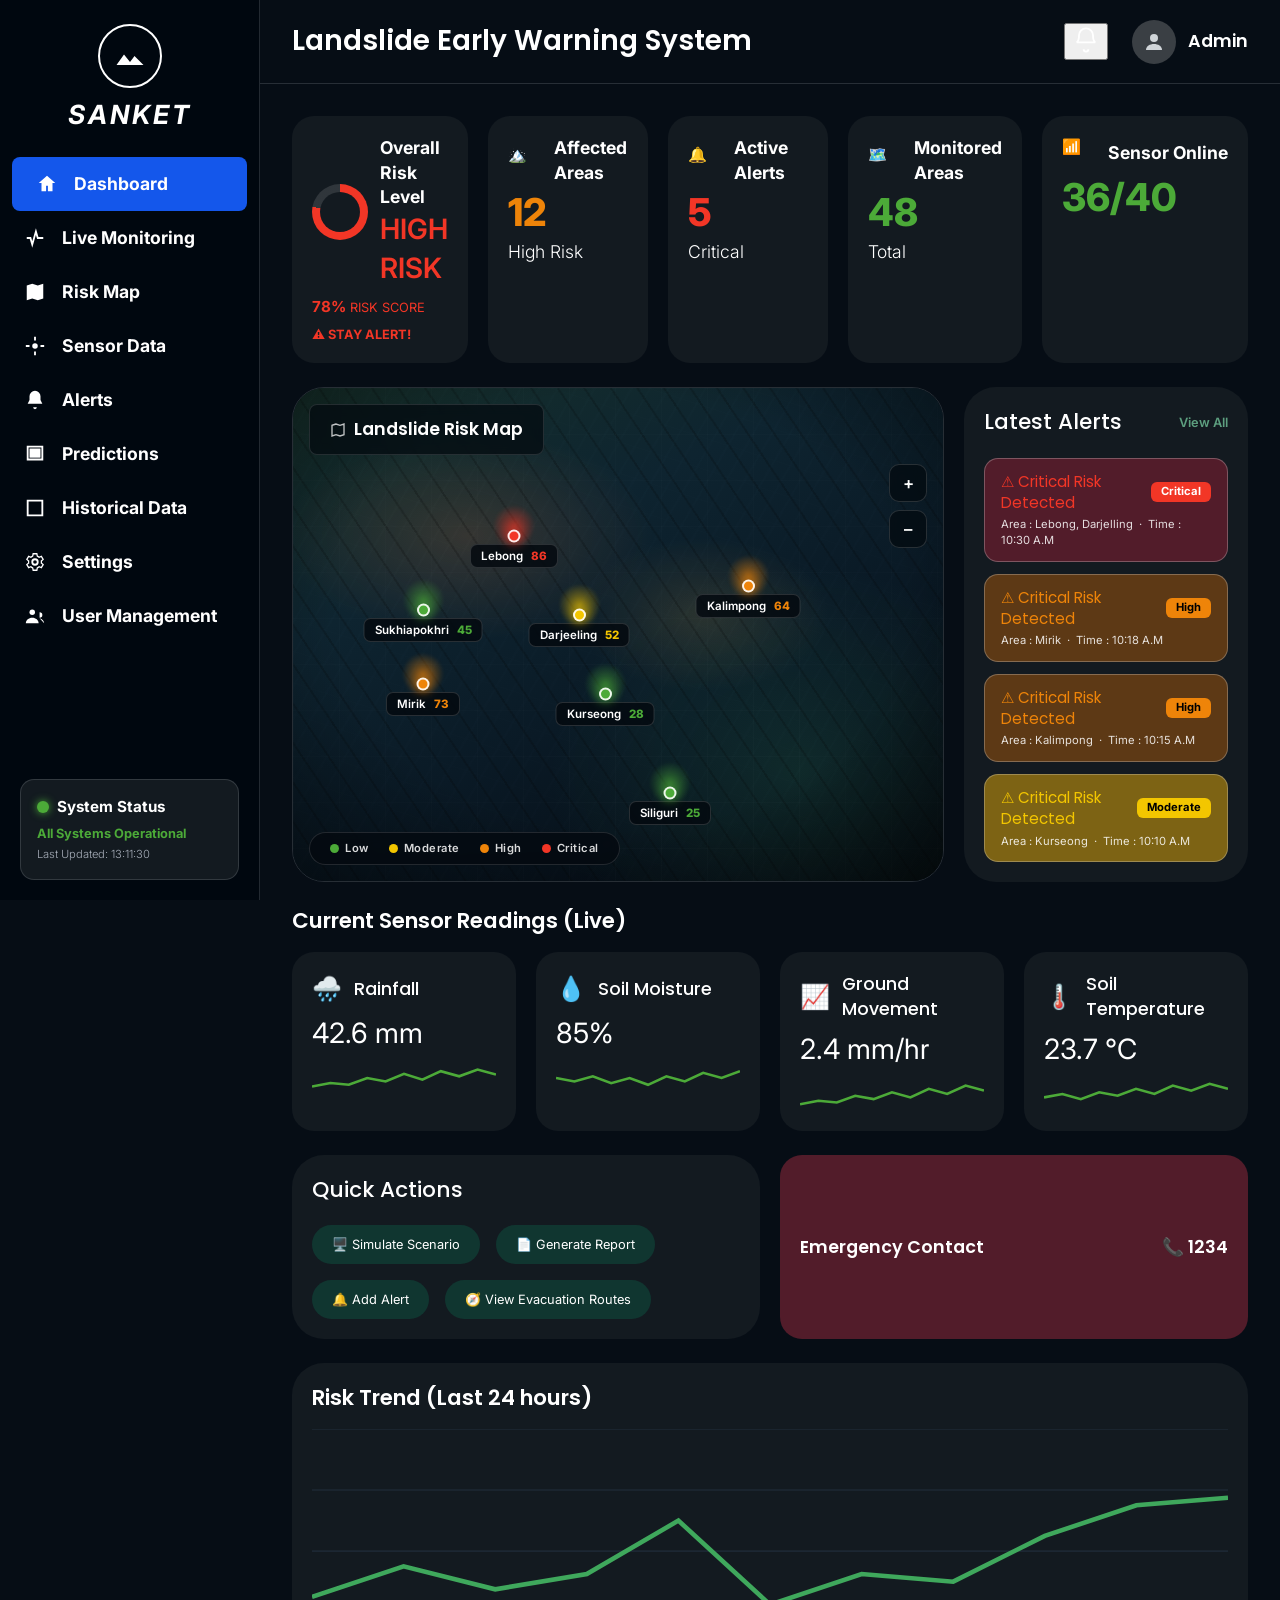
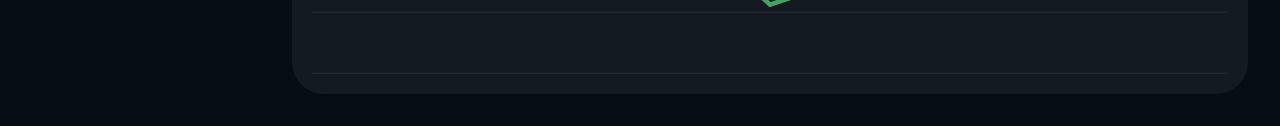
==== dashboard.html @ 433092cc "Add dashboard" ====
<!DOCTYPE html>
<html lang="en">
<head>
<meta charset="UTF-8">
<meta name="viewport" content="width=device-width, initial-scale=1.0">
<title>SANKET — Landslide Early Warning System</title>
<link rel="preconnect" href="https://fonts.googleapis.com">
<link href="https://fonts.googleapis.com/css2?family=Inter:ital,wght@0,300;0,400;0,500;0,600;0,700;0,800;1,700&family=Poppins:wght@300;400;500;600&display=swap" rel="stylesheet">
<style>
:root{
  --color-bg: #060d15;
  --color-bg-alt: #00070f;
  --color-surface: #131a20;
  --color-surface-alt: #0c1a27;
  --color-surface-raised: #0b1822;
  --color-border: #1c2733;
  --color-border-soft: rgba(225,235,240,0.15);
  --color-text: #ffffff;
  --color-text-dim: #a6adb8;
  --color-text-mute: #73808c;
  --color-accent: #1457eb;
  --color-critical: #f23626;
  --color-critical-dark: #521c2a;
  --color-high: #ee8409;
  --color-high-dark: #5d3915;
  --color-moderate: #f3c600;
  --color-moderate-dark: #7d6314;
  --color-low: #4caa38;
  --color-low-dark: #103630;
  --color-info-blue: #1f83de;

  /* spacing */
  --space-1: 4px;
  --space-2: 8px;
  --space-3: 12px;
  --space-4: 16px;
  --space-5: 20px;
  --space-6: 24px;
  --space-7: 32px;
  --space-8: 40px;
  --space-9: 48px;
  --space-10: 64px;

  /* radius */
  --radius-sm: 8px;
  --radius-md: 14px;
  --radius-lg: 22px;
  --radius-xl: 32px;
  --radius-pill: 999px;

  /* font sizes (desktop) */
  --fs-xs: 0.7rem;
  --fs-sm: 0.8rem;
  --fs-base: 0.95rem;
  --fs-md: 1.1rem;
  --fs-lg: 1.35rem;
  --fs-xl: 1.75rem;
  --fs-2xl: 2.4rem;
  --fs-3xl: 3.2rem;

  /* layout */
  --sidebar-w: 260px;
  --topbar-h: 84px;

  --font-display: 'Poppins', sans-serif;
  --font-body: 'Inter', sans-serif;

  --shadow-card: 0 8px 24px rgba(0,0,0,0.35);
}

*,*::before,*::after{ box-sizing: border-box; }
html,body{ height:100%; }
body{
  margin:0;
  background: var(--color-bg);
  color: var(--color-text);
  font-family: var(--font-body);
  font-size: var(--fs-base);
  line-height: 1.4;
  -webkit-font-smoothing: antialiased;
}
img{ max-width:100%; display:block; }
a{ color:inherit; text-decoration:none; }
button{ font-family:inherit; cursor:pointer; }
ul{ list-style:none; margin:0; padding:0; }
h1,h2,h3,p{ margin:0; }

.visually-hidden{
  position:absolute; width:1px; height:1px; padding:0; margin:-1px;
  overflow:hidden; clip:rect(0,0,0,0); white-space:nowrap; border:0;
}

/* =========================================================
   APP SHELL
========================================================= */
.app{
  display:grid;
  grid-template-columns: var(--sidebar-w) 1fr;
  grid-template-rows: var(--topbar-h) 1fr;
  grid-template-areas:
    "sidebar topbar"
    "sidebar main";
  min-height:100vh;
}

/* =========================================================
   SIDEBAR
========================================================= */
.sidebar{
  grid-area: sidebar;
  background: var(--color-bg-alt);
  border-right: 1px solid var(--color-border-soft);
  display:flex;
  flex-direction:column;
  padding: var(--space-6) 0 var(--space-5);
  position: sticky;
  top:0;
  height:100vh;
  overflow-y:auto;
  z-index: 30;
}

.sidebar__brand{
  display:flex;
  flex-direction:column;
  align-items:center;
  gap: var(--space-2);
  padding: 0 var(--space-5) var(--space-6);
}
.sidebar__brand-icon{
  width:64px; height:64px;
  border-radius:50%;
  border:2px solid #fff;
  display:flex; align-items:center; justify-content:center;
  background: var(--color-bg-alt);
}
.sidebar__brand-icon svg{ width:36px; height:36px; }
.sidebar__brand-name{
  font-family: var(--font-body);
  font-weight:700;
  letter-spacing: 3px;
  font-size: 1.65rem;
  font-style: italic;
}

.sidebar__nav{
  display:flex;
  flex-direction:column;
  flex:1;
}
.sidebar__item{
  display:flex;
  align-items:center;
  gap: var(--space-4);
  padding: var(--space-4) var(--space-6);
  font-weight:700;
  font-size: var(--fs-md);
  color: var(--color-text);
  border:none;
  background:transparent;
  width:100%;
  text-align:left;
  border-radius: 0;
}
.sidebar__item svg{ width:22px; height:22px; flex-shrink:0; fill: currentColor; }
.sidebar__item:hover{ background: rgba(255,255,255,0.06); }
.sidebar__item--active{
  background: var(--color-accent);
  border-radius: var(--radius-sm);
  margin: 0 var(--space-3);
  width: calc(100% - var(--space-3) * 2);
}
.sidebar__item--active:hover{ background: var(--color-accent); }

.sidebar__status{
  margin: var(--space-6) var(--space-5) 0;
  background: var(--color-surface);
  border: 1px solid var(--color-border-soft);
  border-radius: var(--radius-md);
  padding: var(--space-4);
}
.sidebar__status-title{
  display:flex;
  align-items:center;
  gap: var(--space-2);
  font-weight:700;
  font-size: var(--fs-base);
  margin-bottom: var(--space-2);
}
.sidebar__status-dot{
  width:12px; height:12px; border-radius:50%;
  background: var(--color-low);
  box-shadow: 0 0 8px var(--color-low);
}
.sidebar__status-text{ color: var(--color-low); font-weight:700; font-size: var(--fs-sm); margin-bottom: var(--space-1); }
.sidebar__status-time{ color: var(--color-text-dim); font-weight:300; font-size: var(--fs-xs); }

/* =========================================================
   TOPBAR
========================================================= */
.topbar{
  grid-area: topbar;
  display:flex;
  align-items:center;
  justify-content:space-between;
  padding: 0 var(--space-7);
  border-bottom: 1px solid var(--color-border-soft);
  position: sticky;
  top:0;
  background: var(--color-bg);
  z-index: 20;
}
.topbar__left{ display:flex; align-items:center; gap: var(--space-4); }
.topbar__hamburger{
  display:none;
  background:none; border:none; color:#fff;
  padding: var(--space-2);
}
.topbar__hamburger svg{ width:28px; height:28px; }
.topbar__title{ font-family: var(--font-display); font-weight:600; font-size: var(--fs-xl); }
.topbar__subtitle{ font-size: var(--fs-sm); color: var(--color-text-dim); margin-top:2px; }
.topbar__right{ display:flex; align-items:center; gap: var(--space-6); }
.topbar__bell{ position:relative; }
.topbar__bell svg{ width:28px; height:28px; }
.topbar__admin{ display:flex; align-items:center; gap: var(--space-3); }
.topbar__avatar{
  width:44px; height:44px; border-radius:50%;
  background:#3a3f44; display:flex; align-items:center; justify-content:center;
}
.topbar__avatar svg{ width:24px; height:24px; }
.topbar__admin-name{ font-family: var(--font-display); font-weight:600; font-size: var(--fs-md); }

/* =========================================================
   MAIN / PAGES
========================================================= */
.main{
  grid-area: main;
  padding: var(--space-7);
  overflow-x:hidden;
}
.page{ display:none; }
.page--active{ display:block; }

.page__heading{
  font-family: var(--font-display);
  font-weight:600;
  font-size: var(--fs-2xl);
  margin-bottom: var(--space-2);
}
.page__intro{ color: var(--color-text-dim); font-size: var(--fs-md); margin-bottom: var(--space-6); }

/* generic card */
.card{
  background: var(--color-surface);
  border-radius: var(--radius-lg);
  padding: var(--space-6);
}
.card__title{ font-family: var(--font-display); font-weight:600; font-size: var(--fs-lg); margin-bottom: var(--space-4); }

/* =========================================================
   STAT GRID (dashboard / live-monitoring)
========================================================= */
.stat-grid{
  display:grid;
  grid-template-columns: repeat(5, 1fr);
  gap: var(--space-5);
  margin-bottom: var(--space-6);
}
.stat-grid--4{ grid-template-columns: repeat(4,1fr); }
.stat-card{
  background: var(--color-surface);
  border-radius: var(--radius-lg);
  padding: var(--space-5) var(--space-5);
  min-height:150px;
  display:flex;
  flex-direction:column;
  gap: var(--space-2);
}
.stat-card__head{ display:flex; align-items:center; gap: var(--space-3); }
.stat-card__icon{ width:34px; height:34px; flex-shrink:0; }
.stat-card__icon svg{ width:100%; height:100%; }
.stat-card__label{ font-weight:700; font-size: var(--fs-md); }
.stat-card__value{ font-size: var(--fs-2xl); font-weight:800; line-height:1; }
.stat-card__value--sm{ font-size: var(--fs-xl); font-weight:600; }
.stat-card__sub{ font-weight:300; font-size: var(--fs-md); }
.stat-card__tag{ font-weight:700; font-size: var(--fs-sm); display:flex; align-items:center; gap:6px; }

.text-critical{ color: var(--color-critical); }
.text-high{ color: var(--color-high); }
.text-moderate{ color: var(--color-moderate); }
.text-low{ color: var(--color-low); }
.text-blue{ color: var(--color-info-blue); }
.text-dim{ color: var(--color-text-dim); }

/* risk ring */
.risk-ring{
  --pct: 78;
  width:56px; height:56px; border-radius:50%;
  background: conic-gradient(var(--color-critical) calc(var(--pct)*1%), rgba(255,255,255,0.12) 0);
  display:flex; align-items:center; justify-content:center;
  flex-shrink:0;
}
.risk-ring::after{
  content:"";
  width:40px; height:40px; border-radius:50%;
  background: var(--color-surface);
}

/* =========================================================
   DASHBOARD LAYOUT: map + alerts
========================================================= */
.dash-row{
  display:grid;
  grid-template-columns: 2.3fr 1fr;
  gap: var(--space-5);
  margin-bottom: var(--space-6);
}
.map-card__label{
  position:absolute; top: var(--space-4); left: var(--space-4);
  background: rgba(0,0,0,0.55); padding: var(--space-2) var(--space-4);
  border-radius: var(--radius-sm); font-weight:600; font-size: var(--fs-base);
}
.map-card__controls{
  position:absolute; top: var(--space-4); right: var(--space-4);
  display:flex; flex-direction:column; gap: var(--space-2);
}
.map-card__controls button{
  width:38px; height:38px; border-radius:8px; border:none;
  background: rgba(255,255,255,0.92); color:#111; font-weight:700; font-size:1.1rem;
}
.map-card__legend{
  position:absolute; bottom: var(--space-4); right: var(--space-4);
  background: rgba(6,13,21,0.85); border-radius: var(--radius-sm);
  padding: var(--space-3) var(--space-4); font-size: var(--fs-xs);
}
.map-card__legend-title{ font-weight:600; margin-bottom: var(--space-2); }
.legend-row{ display:flex; align-items:center; gap: var(--space-2); margin-bottom: 4px; }
.legend-dot{ width:10px; height:10px; border-radius:50%; }

.alerts-panel{
  background: var(--color-surface);
  border-radius: var(--radius-xl);
  padding: var(--space-5);
  display:flex; flex-direction:column; gap: var(--space-3);
}
.alerts-panel__head{ display:flex; align-items:center; justify-content:space-between; margin-bottom: var(--space-2); }
.alerts-panel__head h3{ font-family: var(--font-display); font-weight:500; font-size: var(--fs-lg); }
.alerts-panel__viewall{ color:#5d9f7f; font-weight:600; font-size: var(--fs-sm); }

.mini-alert{
  border:1px solid rgba(255,255,255,0.25);
  border-radius: var(--radius-md);
  padding: var(--space-3) var(--space-4);
}
.mini-alert--critical{ background: var(--color-critical-dark); }
.mini-alert--high{ background: var(--color-high-dark); }
.mini-alert--moderate{ background: var(--color-moderate-dark); }
.mini-alert--low{ background: #16371f; }
.mini-alert__top{ display:flex; align-items:center; justify-content:space-between; gap: var(--space-2); }
.mini-alert__title{ font-family: var(--font-display); font-size: var(--fs-base); display:flex; align-items:center; gap:6px; }
.mini-alert__badge{ font-size: var(--fs-xs); font-weight:700; padding: 2px 10px; border-radius: 6px; color:#000; white-space:nowrap; }
.badge--critical{ background: var(--color-critical); color:#fff; }
.badge--high{ background: var(--color-high); }
.badge--moderate{ background: var(--color-moderate); }
.badge--low{ background: var(--color-low); color:#fff; }
.mini-alert__meta{ font-size: var(--fs-xs); color: rgba(255,255,255,0.85); margin-top:4px; }

/* =========================================================
   SENSOR READINGS ROW
========================================================= */
.sensor-row{
  display:grid;
  grid-template-columns: repeat(4,1fr);
  gap: var(--space-5);
  margin-bottom: var(--space-6);
}
.sensor-card{
  background: var(--color-surface);
  border-radius: var(--radius-lg);
  padding: var(--space-5);
  min-height: 150px;
}
.sensor-card__head{ display:flex; align-items:center; gap: var(--space-3); margin-bottom: var(--space-2); }
.sensor-card__icon{ font-size:1.5rem; }
.sensor-card__label{ font-family: var(--font-display); font-weight:500; font-size: var(--fs-md); }
.sensor-card__value{ font-size: var(--fs-xl); margin-bottom: var(--space-2); }
.sparkline{ width:100%; height:34px; display:block; }

/* =========================================================
   BOTTOM ROW: quick actions + emergency
========================================================= */
.bottom-row{
  display:grid;
  grid-template-columns: 2.7fr 1fr;
  gap: var(--space-5);
}
.quick-actions{
  background: var(--color-surface);
  border-radius: var(--radius-lg);
  padding: var(--space-5);
  display:flex;
  align-items:center;
  gap: var(--space-4);
  flex-wrap:wrap;
}
.quick-actions__title{ font-family: var(--font-display); font-weight:700; font-size: var(--fs-md); margin-right: var(--space-3); }
.quick-action-btn{
  background: var(--color-low-dark);
  color:#fff;
  border:none;
  border-radius: var(--radius-pill);
  padding: var(--space-3) var(--space-5);
  font-size: var(--fs-sm);
  display:flex; align-items:center; gap: var(--space-2);
}
.emergency-card{
  background: var(--color-critical-dark);
  border-radius: var(--radius-lg);
  display:flex; align-items:center; justify-content:space-between;
  padding: var(--space-5);
  font-family: var(--font-display); font-weight:600; font-size: var(--fs-md);
}

/* =========================================================
   CHART CARD (risk trend line)
========================================================= */
.chart-card{ background: var(--color-surface); border-radius: var(--radius-xl); padding: var(--space-5); }
.chart-card svg{ width:100%; height:auto; display:block; }

/* =========================================================
   LIVE MONITORING extras
========================================================= */
.two-col{ display:grid; grid-template-columns: 1fr 1fr; gap: var(--space-5); margin-bottom: var(--space-6); }
.three-col{ display:grid; grid-template-columns: 1.3fr 1fr 1fr; gap: var(--space-5); margin-bottom: var(--space-6); }

.donut{
  width:220px; height:220px; border-radius:50%;
  margin: 0 auto var(--space-4);
  display:flex; align-items:center; justify-content:center;
  position:relative;
}
.donut::after{ content:""; position:absolute; width:66%; height:66%; border-radius:50%; background: var(--color-surface); }
.donut__center{ position:relative; z-index:1; text-align:center; }
.donut__center b{ display:block; font-size: var(--fs-2xl); }
.donut__center span{ font-size: var(--fs-sm); color: var(--color-text-dim); }

.legend-list{ display:flex; flex-direction:column; gap: var(--space-3); }
.legend-list li{ display:flex; align-items:center; justify-content:space-between; font-size: var(--fs-base); }
.legend-list .swatch{ width:12px; height:12px; border-radius:50%; margin-right: var(--space-2); display:inline-block; }

.weather-card{ text-align:left; }
.weather-card__main{ display:flex; align-items:center; gap: var(--space-4); margin-bottom: var(--space-4); }
.weather-card__temp{ font-size: var(--fs-2xl); font-weight:300; }
.weather-card__desc{ color: var(--color-text-dim); }
.weather-stats{ display:grid; grid-template-columns: 1fr 1fr; gap: var(--space-3); font-size: var(--fs-sm); color: var(--color-text-dim); margin-bottom:var(--space-4); }
.weather-stats b{ color:#fff; font-weight:500; }
.forecast-banner{ background:#99c8ff; color:#0a1522; border-radius: var(--radius-sm); padding: var(--space-3) var(--space-4); font-size: var(--fs-sm); display:flex; align-items:center; gap: var(--space-2); }

/* =========================================================
   RISK MAP page (toolbar + search input shared component)
========================================================= */
.riskmap-toolbar{ display:flex; justify-content:space-between; align-items:center; margin-bottom: var(--space-5); flex-wrap:wrap; gap: var(--space-3); }
.search-input{ background: var(--color-surface-alt); border:2px solid rgba(255,255,255,0.6); border-radius: var(--radius-pill); padding: var(--space-3) var(--space-5); color: var(--color-text-dim); font-size: var(--fs-base); min-width:260px; }

/* =========================================================
   ALERTS page
========================================================= */
.alerts-tabs{ display:flex; align-items:center; justify-content:space-between; margin-bottom: var(--space-6); flex-wrap:wrap; gap: var(--space-4); }
.alerts-tabs__list{ display:flex; gap: var(--space-7); }
.alerts-tab{ background:none; border:none; color: var(--color-text-dim); font-weight:600; font-size: var(--fs-md); padding-bottom: var(--space-2); border-bottom:2px solid transparent; }
.alerts-tab--active{ color:#fff; border-bottom-color: var(--color-accent); }
.select-pill{ background: var(--color-surface-alt); border:2px solid #fff; border-radius: var(--radius-pill); padding: var(--space-2) var(--space-5); font-size: var(--fs-sm); color: rgba(255,255,255,0.8); }

.alert-list{ display:flex; flex-direction:column; gap: var(--space-4); }
.alert-item{ border-radius: var(--radius-lg); padding: var(--space-5) var(--space-6); display:flex; justify-content:space-between; gap: var(--space-4); }
.alert-item--critical{ background: var(--color-critical-dark); }
.alert-item--high{ background: var(--color-high-dark); }
.alert-item--moderate{ background: var(--color-moderate-dark); }
.alert-item__main h3{ font-family: var(--font-display); font-weight:400; font-size: var(--fs-lg); display:flex; align-items:center; gap: var(--space-2); margin-bottom: var(--space-2); }
.alert-item__row{ display:flex; gap: var(--space-6); font-size: var(--fs-base); margin-bottom: var(--space-2); flex-wrap:wrap; }
.alert-item__desc{ font-size: var(--fs-sm); font-weight:300; color: rgba(255,255,255,0.9); }
.alert-item__side{ text-align:right; display:flex; flex-direction:column; align-items:flex-end; gap: var(--space-2); flex-shrink:0; }
.alert-item__time{ font-size: var(--fs-sm); }
.alert-item__date{ font-size: var(--fs-xs); color: rgba(255,255,255,0.75); }

/* =========================================================
   HISTORICAL DATA page
========================================================= */
.filters-row{ display:flex; gap: var(--space-4); margin-bottom: var(--space-6); flex-wrap:wrap; align-items:center; }
.filter-select{ background: var(--color-surface-alt); border:1px solid rgba(255,255,255,0.3); border-radius: var(--radius-sm); padding: var(--space-3) var(--space-5); color:#fff; font-size: var(--fs-sm); min-width:180px; }
.apply-btn{ background:#0a7a3d; color:#fff; border:none; border-radius: var(--radius-sm); padding: var(--space-3) var(--space-7); font-weight:700; letter-spacing:1px; font-size: var(--fs-sm); }

.hist-grid{ display:grid; grid-template-columns: 2.1fr 1fr; gap: var(--space-5); margin-bottom: var(--space-6); }
.bar-chart{ display:flex; align-items:flex-end; gap: 8px; height:220px; padding-top: var(--space-4); }
.bar-chart__bar{ flex:1; background: linear-gradient(180deg, #2f7bd6, #12335c); border-radius: 4px 4px 0 0; }

.summary-list{ display:flex; flex-direction:column; gap: var(--space-5); }
.summary-row{ display:flex; justify-content:space-between; }
.summary-item span{ display:block; color: var(--color-text-dim); font-size: var(--fs-sm); margin-bottom:4px; }
.summary-item b{ font-size: var(--fs-md); font-weight:500; }

.events-table{ width:100%; border-collapse:collapse; font-size: var(--fs-sm); }
.events-table th{ text-align:left; color:#fff; font-weight:500; padding: var(--space-3) var(--space-3); border-bottom:1px solid rgba(255,255,255,0.15); }
.events-table td{ padding: var(--space-3) var(--space-3); border-bottom:1px solid rgba(255,255,255,0.08); }
.events-table__viewall{ display:block; text-align:right; padding: var(--space-3); color: var(--color-info-blue); font-size: var(--fs-sm); }

/* =========================================================
   PREDICTIONS page
========================================================= */
.predictions-toolbar{ display:flex; justify-content:space-between; align-items:center; margin-bottom: var(--space-6); flex-wrap:wrap; gap: var(--space-4); }
.predictions-toolbar__filters{ display:flex; gap: var(--space-4); }
.refresh-btn{ background: var(--color-accent); color:#fff; border:none; border-radius: var(--radius-sm); padding: var(--space-3) var(--space-6); font-weight:600; font-size: var(--fs-sm); }

.predictions-table{ width:100%; border-collapse:collapse; font-size: var(--fs-sm); margin-bottom: var(--space-6); }
.predictions-table th{ text-align:left; font-weight:600; padding: var(--space-3); border-bottom:1px solid rgba(255,255,255,0.2); }
.predictions-table td{ padding: var(--space-4) var(--space-3); border-bottom:1px solid rgba(255,255,255,0.08); vertical-align:middle; }
.risk-badge{ display:inline-block; padding: 4px 14px; border-radius: var(--radius-pill); font-size: var(--fs-xs); font-weight:700; }
.risk-badge--critical{ background:#4a1717; color:#ff4a3d; }
.risk-badge--high{ background:#4a2a0c; color:#ff972a; }
.risk-badge--moderate{ background:#4a3a0d; color:#f3c62b; }
.risk-badge--low{ background:#0e4025; color:#44d07b; }
.prob-bar-bg{ background:#253b48; border-radius: var(--radius-pill); height:10px; width:120px; overflow:hidden; }
.prob-bar{ height:100%; border-radius: var(--radius-pill); }

.factors-donut-wrap{ display:flex; align-items:center; gap: var(--space-6); flex-wrap:wrap; justify-content:center; }
.factors-donut{ width:200px; height:200px; border-radius:50%; position:relative; flex-shrink:0; }
.factors-donut::after{ content:""; position:absolute; inset:22%; border-radius:50%; background: var(--color-surface-raised); }

.model-perf-list{ display:flex; flex-direction:column; gap: var(--space-4); margin-bottom: var(--space-6); }
.model-perf-row{ display:flex; justify-content:space-between; font-size: var(--fs-md); }
.model-used{ text-align:center; }
.model-used__label{ color: var(--color-text-dim); font-size: var(--fs-sm); margin-bottom:4px; }
.model-used__value{ font-family: var(--font-display); font-weight:600; font-size: var(--fs-lg); }
.tree-emoji{ font-size:2.4rem; display:block; margin-bottom: var(--space-2); }
.view-model-link{ display:block; text-align:right; color: var(--color-accent); font-size: var(--fs-sm); font-weight:500; margin-top: var(--space-4); }

/* =========================================================
   TERRAIN MAP (shared glowing satellite-style map component)
   used on Dashboard, Live Monitoring and Risk Map pages
========================================================= */
.terrain-map{
  position:relative;
  border-radius: var(--radius-xl);
  overflow:hidden;
  border: 1px solid var(--color-border-soft);
  isolation:isolate;
}
.terrain-map--dash{ min-height:420px; }
.terrain-map--live{ min-height:460px; margin-bottom: var(--space-6); }
.terrain-map--full{ min-height:560px; }

.terrain-map__canvas{
  position:absolute; inset:0;
  background:
    radial-gradient(ellipse 46% 34% at 27% 30%, rgba(255,140,64,0.16), transparent 62%),
    radial-gradient(ellipse 30% 24% at 63% 46%, rgba(255,196,90,0.12), transparent 65%),
    radial-gradient(ellipse 55% 60% at 78% 78%, rgba(70,190,140,0.14), transparent 70%),
    linear-gradient(155deg, #16302a 0%, #0e2430 32%, #0a1a26 58%, #060f18 82%, #04090f 100%);
}
.terrain-map__ridges{
  position:absolute; inset:-15%;
  background-image:
    repeating-linear-gradient(122deg, rgba(255,255,255,0.05) 0 1.5px, transparent 1.5px 16px),
    repeating-linear-gradient(58deg, rgba(0,0,0,0.28) 0 2px, transparent 2px 22px),
    repeating-linear-gradient(20deg, rgba(255,255,255,0.03) 0 1px, transparent 1px 30px);
  mix-blend-mode: overlay;
  opacity:.7;
  transform: rotate(-2deg);
}
.terrain-map__grid{
  position:absolute; inset:0;
  background-image:
    linear-gradient(rgba(255,255,255,0.045) 1px, transparent 1px),
    linear-gradient(90deg, rgba(255,255,255,0.045) 1px, transparent 1px);
  background-size: 46px 46px;
  opacity:.35;
}
.terrain-map__vignette{
  position:absolute; inset:0;
  background: radial-gradient(ellipse 80% 80% at 50% 45%, transparent 55%, rgba(0,0,0,0.55) 100%);
}
.terrain-map__contours{ position:absolute; inset:0; opacity:.5; }
.terrain-map__contours svg{ width:100%; height:100%; }

.terrain-map__top{
  position:absolute; top: var(--space-4); left: var(--space-4); right: var(--space-4);
  display:flex; justify-content:space-between; align-items:flex-start; gap: var(--space-3);
  z-index:5; flex-wrap:wrap;
}
.terrain-map__title-chip{
  background: rgba(4,10,16,0.72);
  backdrop-filter: blur(6px);
  border: 1px solid rgba(255,255,255,0.12);
  padding: var(--space-3) var(--space-5);
  border-radius: var(--radius-sm);
  font-family: var(--font-display);
  font-weight:600;
  font-size: var(--fs-md);
  display:flex; align-items:center; gap: var(--space-2);
}
.terrain-map__title-chip svg{ width:16px; height:16px; opacity:.75; flex-shrink:0; }

.live-badge{
  background: rgba(4,10,16,0.75);
  backdrop-filter: blur(6px);
  border:1px solid rgba(242,54,38,0.6);
  color:#fff;
  padding: var(--space-2) var(--space-4);
  border-radius: var(--radius-pill);
  font-size: var(--fs-xs);
  font-weight:700;
  letter-spacing:1px;
  display:flex; align-items:center; gap: var(--space-2);
}
.live-badge__dot{ width:8px; height:8px; border-radius:50%; background:#f23626; box-shadow:0 0 8px #f23626; animation: pulse 1.6s infinite; }
@keyframes pulse{ 0%,100%{opacity:1;} 50%{opacity:.25;} }

.terrain-map__search{
  display:flex; align-items:center; gap: var(--space-2);
  background: rgba(4,10,16,0.72);
  backdrop-filter: blur(6px);
  border:1px solid rgba(255,255,255,0.14);
  border-radius: var(--radius-pill);
  padding: var(--space-2) var(--space-4);
  min-width:220px;
}
.terrain-map__search svg{ width:16px; height:16px; opacity:.55; flex-shrink:0; }
.terrain-map__search input{
  background:none; border:none; color:#fff; font-size: var(--fs-sm); width:100%;
}
.terrain-map__search input::placeholder{ color: var(--color-text-mute); }
.terrain-map__search input:focus{ outline:none; }

.terrain-map__controls{
  position:absolute; top: 76px; right: var(--space-4); z-index:5;
  display:flex; flex-direction:column; gap: var(--space-2);
}
.terrain-map__controls button{
  width:38px; height:38px; border-radius:10px; border:1px solid rgba(255,255,255,0.14);
  background: rgba(4,10,16,0.72); backdrop-filter: blur(6px); color:#fff;
  display:flex; align-items:center; justify-content:center; font-size:1.05rem; font-weight:600;
}
.terrain-map__controls button:hover{ background: rgba(20,87,235,0.35); }

.terrain-map__legend{
  position:absolute; bottom: var(--space-4); left: var(--space-4); z-index:5;
  background: rgba(4,10,16,0.78);
  backdrop-filter: blur(6px);
  border:1px solid rgba(255,255,255,0.12);
  border-radius: var(--radius-pill);
  padding: var(--space-2) var(--space-5);
  display:flex; align-items:center; gap: var(--space-5);
  font-size: var(--fs-xs); font-weight:600; letter-spacing:.5px; color: rgba(255,255,255,0.85);
  flex-wrap:wrap;
}
.terrain-map__legend span{ display:flex; align-items:center; gap:6px; white-space:nowrap; }
.terrain-map__legend i{ width:9px; height:9px; border-radius:50%; display:inline-block; }

.terrain-map__updated{
  position:absolute; bottom: var(--space-4); right: var(--space-4); z-index:5;
  background: rgba(4,10,16,0.78);
  backdrop-filter: blur(6px);
  border:1px solid rgba(255,255,255,0.12);
  border-radius: var(--radius-sm);
  padding: var(--space-3) var(--space-5);
  font-size: var(--fs-sm);
  display:flex; align-items:center; gap: var(--space-2);
}

/* map pins */
.map-pin{
  position:absolute; transform:translate(-50%,-50%);
  background:none; border:none; padding:0; z-index:4;
  display:flex; flex-direction:column; align-items:center;
}
.map-pin__halo{
  width:44px; height:44px; border-radius:50%;
  background: radial-gradient(circle, var(--pin-color) 0%, transparent 68%);
  opacity:.6; filter: blur(1px);
  animation: pin-pulse 2.6s ease-in-out infinite;
}
.map-pin__dot{
  position:absolute; top:50%; left:50%; transform:translate(-50%,-50%);
  width:13px; height:13px; border-radius:50%;
  background: var(--pin-color);
  border:2px solid rgba(255,255,255,0.9);
  box-shadow: 0 0 12px var(--pin-color);
}
.map-pin__label{
  margin-top:-4px;
  background: rgba(4,10,16,0.85);
  border:1px solid rgba(255,255,255,0.14);
  border-radius:7px;
  padding:4px 10px;
  font-size:.72rem;
  font-weight:600;
  white-space:nowrap;
  color:#fff;
}
.map-pin__label b{ color: var(--pin-color); margin-left:5px; font-weight:800; }
@keyframes pin-pulse{ 0%,100%{ transform:scale(1); opacity:.6; } 50%{ transform:scale(1.5); opacity:.12; } }

.riskmap-popup{
  position:absolute; bottom: var(--space-5); right: var(--space-5); width:280px; z-index:6;
  background: rgba(5,11,18,0.88);
  backdrop-filter: blur(8px);
  border:1px solid rgba(255,255,255,0.14);
  border-radius: var(--radius-md);
  padding: var(--space-4);
  font-size: var(--fs-sm);
  box-shadow: var(--shadow-card);
}
.riskmap-popup__head{ display:flex; justify-content:space-between; align-items:center; border-bottom:1px solid rgba(255,255,255,0.15); padding-bottom: var(--space-2); margin-bottom: var(--space-2); font-weight:600; letter-spacing:.5px; }
.riskmap-popup__score{ font-size: var(--fs-xl); font-weight:700; margin: var(--space-2) 0; }
.riskmap-popup dl{ display:grid; grid-template-columns:1fr auto; gap: 5px 8px; margin:0; font-size: var(--fs-xs); color: var(--color-text-dim); }
.riskmap-popup dd{ margin:0; text-align:right; color:#fff; }
.riskmap-popup__link{ display:inline-block; margin-top: var(--space-3); color: var(--color-low); font-size: var(--fs-xs); font-weight:600; }

.riskmap-card{ background: var(--color-surface-alt); border:1px solid rgba(255,255,255,0.4); border-radius: var(--radius-xl); padding: var(--space-4); }
.select-area-bar{ margin-top: var(--space-5); background: var(--color-surface-alt); border-radius: var(--radius-lg); padding: var(--space-4) var(--space-6); display:flex; align-items:center; gap: var(--space-5); flex-wrap:wrap; }
.select-area-bar__label{ font-size: var(--fs-lg); font-weight:500; }
.select-area-bar__value{ background: var(--color-bg-alt); border:1px solid rgba(255,255,255,0.4); border-radius: var(--radius-sm); padding: var(--space-3) var(--space-5); display:flex; align-items:center; gap: var(--space-4); }

/* =========================================================
   SETTINGS page
========================================================= */
.settings-grid{ display:grid; grid-template-columns: 1fr 1fr; gap: var(--space-5); }
.settings-grid .card{ margin-bottom: 0; }
.settings-section + .settings-section{ margin-top: var(--space-5); }
.settings-row{ display:flex; align-items:center; justify-content:space-between; gap: var(--space-4); padding: var(--space-4) 0; border-bottom: 1px solid var(--color-border-soft); }
.settings-row:last-child{ border-bottom:none; padding-bottom:0; }
.settings-row:first-child{ padding-top:0; }
.settings-row__label{ font-weight:600; font-size: var(--fs-base); }
.settings-row__desc{ color: var(--color-text-dim); font-size: var(--fs-sm); margin-top:2px; }

/* toggle switch */
.switch{ position:relative; display:inline-block; width:46px; height:26px; flex-shrink:0; }
.switch input{ opacity:0; width:0; height:0; }
.switch__track{ position:absolute; inset:0; background:#2a333d; border-radius: var(--radius-pill); transition:.2s; }
.switch__track::before{ content:""; position:absolute; width:20px; height:20px; left:3px; top:3px; background:#fff; border-radius:50%; transition:.2s; }
.switch input:checked + .switch__track{ background: var(--color-accent); }
.switch input:checked + .switch__track::before{ transform: translateX(20px); }

/* slider */
.field{ display:flex; flex-direction:column; gap: var(--space-2); padding: var(--space-4) 0; border-bottom:1px solid var(--color-border-soft); }
.field:last-child{ border-bottom:none; padding-bottom:0; }
.field:first-child{ padding-top:0; }
.field__head{ display:flex; justify-content:space-between; align-items:center; }
.field__head span:last-child{ font-weight:700; color:#fff; }
.range{ -webkit-appearance:none; appearance:none; width:100%; height:6px; border-radius: var(--radius-pill); background:#243040; outline:none; }
.range::-webkit-slider-thumb{ -webkit-appearance:none; width:18px; height:18px; border-radius:50%; background: var(--color-accent); border:3px solid #fff; cursor:pointer; }
.range::-moz-range-thumb{ width:18px; height:18px; border-radius:50%; background: var(--color-accent); border:3px solid #fff; cursor:pointer; }

.select-field{ background: var(--color-surface-alt); border:1px solid rgba(255,255,255,0.25); border-radius: var(--radius-sm); padding: var(--space-3) var(--space-4); color:#fff; font-size: var(--fs-sm); width:100%; }
.text-field{ background: var(--color-surface-alt); border:1px solid rgba(255,255,255,0.25); border-radius: var(--radius-sm); padding: var(--space-3) var(--space-4); color:#fff; font-size: var(--fs-sm); width:100%; }
.form-grid{ display:grid; grid-template-columns:1fr 1fr; gap: var(--space-4); }
.form-label{ display:block; font-size: var(--fs-sm); color: var(--color-text-dim); margin-bottom: var(--space-2); }

.settings-actions{ display:flex; justify-content:flex-end; gap: var(--space-4); margin-top: var(--space-6); }
.btn-primary{ background: var(--color-accent); color:#fff; border:none; border-radius: var(--radius-sm); padding: var(--space-3) var(--space-7); font-weight:600; font-size: var(--fs-sm); }
.btn-ghost{ background:none; border:1px solid rgba(255,255,255,0.3); color:#fff; border-radius: var(--radius-sm); padding: var(--space-3) var(--space-7); font-weight:600; font-size: var(--fs-sm); }

/* =========================================================
   USER MANAGEMENT page
========================================================= */
.usermgmt-toolbar{ display:flex; justify-content:space-between; align-items:center; margin-bottom: var(--space-6); flex-wrap:wrap; gap: var(--space-4); }
.add-user-btn{ background: var(--color-accent); color:#fff; border:none; border-radius: var(--radius-sm); padding: var(--space-3) var(--space-6); font-weight:600; font-size: var(--fs-sm); display:flex; align-items:center; gap: var(--space-2); }

.user-table-wrap{ background: var(--color-surface); border-radius: var(--radius-xl); padding: var(--space-2); overflow-x:auto; }
.user-table{ width:100%; border-collapse:collapse; font-size: var(--fs-sm); }
.user-table th{ text-align:left; font-weight:600; color: var(--color-text-dim); padding: var(--space-4); border-bottom:1px solid rgba(255,255,255,0.12); }
.user-table td{ padding: var(--space-4); border-bottom:1px solid rgba(255,255,255,0.06); vertical-align:middle; }
.user-cell{ display:flex; align-items:center; gap: var(--space-3); }
.user-avatar{ width:36px; height:36px; border-radius:50%; background:#3a3f44; display:flex; align-items:center; justify-content:center; font-weight:700; font-size: var(--fs-sm); flex-shrink:0; }
.user-cell__name{ font-weight:600; }
.user-cell__email{ color: var(--color-text-dim); font-size: var(--fs-xs); }
.role-badge{ display:inline-block; padding:4px 14px; border-radius: var(--radius-pill); font-size: var(--fs-xs); font-weight:700; }
.role-badge--admin{ background:#1c2e5c; color:#7ea6ff; }
.role-badge--analyst{ background:#0e4025; color:#44d07b; }
.role-badge--field{ background:#4a3a0d; color:#f3c62b; }
.role-badge--viewer{ background:#2a2f34; color:#9aa3ab; }
.status-dot{ display:inline-flex; align-items:center; gap:6px; font-size: var(--fs-xs); font-weight:600; }
.status-dot::before{ content:""; width:8px; height:8px; border-radius:50%; }
.status-dot--active::before{ background: var(--color-low); box-shadow:0 0 6px var(--color-low); }
.status-dot--inactive::before{ background:#5a636c; }
.row-actions{ display:flex; gap: var(--space-3); }
.row-actions button{ background:none; border:none; color: var(--color-text-dim); }
.row-actions button:hover{ color:#fff; }
.row-actions svg{ width:18px; height:18px; }

/* =========================================================
   PLACEHOLDER PAGE
========================================================= */
.placeholder{ display:flex; flex-direction:column; align-items:center; justify-content:center; min-height:50vh; text-align:center; color: var(--color-text-dim); gap: var(--space-3); }
.placeholder svg{ width:64px; height:64px; opacity:.5; }

/* =========================================================
   RESPONSIVE — TABLET (max-width 1024px)
========================================================= */
@media (max-width: 1024px){
  :root{ --sidebar-w: 240px; }
  .stat-grid{ grid-template-columns: repeat(3,1fr); }
  .stat-grid--4{ grid-template-columns: repeat(2,1fr); }
  .dash-row{ grid-template-columns: 1fr; }
  .sensor-row{ grid-template-columns: repeat(2,1fr); }
  .bottom-row{ grid-template-columns: 1fr; }
  .two-col, .three-col{ grid-template-columns: 1fr; }
  .hist-grid{ grid-template-columns: 1fr; }
  .settings-grid{ grid-template-columns: 1fr; }
  .form-grid{ grid-template-columns: 1fr; }

  .app{
    grid-template-columns: 1fr;
    grid-template-areas:
      "topbar"
      "main";
  }
  .sidebar{
    position:fixed;
    left:0; top:0;
    transform: translateX(-100%);
    transition: transform .3s ease;
    width: var(--sidebar-w);
    box-shadow: var(--shadow-card);
  }
  .sidebar.is-open{ transform: translateX(0); }
  .topbar__hamburger{ display:inline-flex; }
  .topbar__title{ font-size: var(--fs-lg); }
  .sidebar-overlay{
    display:none;
    position:fixed; inset:0; background:rgba(0,0,0,0.55); z-index:25;
  }
  .sidebar-overlay.is-visible{ display:block; }
}

/* =========================================================
   RESPONSIVE — MOBILE (max-width 768px)
========================================================= */
@media (max-width: 768px){
  .main{ padding: var(--space-5) var(--space-4); }
  .stat-grid, .stat-grid--4{ grid-template-columns: 1fr 1fr; }
  .sensor-row{ grid-template-columns: 1fr; }
  .topbar{ padding: 0 var(--space-4); }
  .topbar__admin-name{ display:none; }
  .topbar__subtitle{ display:none; }
  .page__heading{ font-size: var(--fs-xl); }
  .predictions-table, .events-table{ display:block; overflow-x:auto; white-space:nowrap; }
  .quick-actions{ flex-direction:column; align-items:stretch; }
  .quick-action-btn{ justify-content:center; }
  .factors-donut-wrap{ flex-direction:column; }
  .three-col{ grid-template-columns:1fr; }
  .alerts-tabs__list{ gap: var(--space-4); }
  .riskmap-popup{ position:static; width:auto; margin-top: var(--space-4); }
  .terrain-map__legend{ flex-wrap:wrap; gap: var(--space-3); row-gap:4px; }
  .terrain-map__search{ min-width:150px; }
  .user-table-wrap{ border-radius: var(--radius-lg); }
  .usermgmt-toolbar{ flex-direction:column; align-items:stretch; }
  .settings-actions{ flex-direction:column-reverse; }
  .settings-actions .btn-primary, .settings-actions .btn-ghost{ width:100%; text-align:center; }
}
</style>
</head>
<body>
<div class="sidebar-overlay" id="sidebarOverlay"></div>

<div class="app">

  <!-- ============ SIDEBAR ============ -->
  <header class="sidebar" id="sidebar">
    <div class="sidebar__brand">
      <div class="sidebar__brand-icon" aria-hidden="true">
        <svg viewBox="0 0 24 24"><path d="M3 18l5-7 4 5 3-4 6 6H3z" fill="#fff"/></svg>
      </div>
      <p class="sidebar__brand-name">SANKET</p>
    </div>

    <nav class="sidebar__nav" aria-label="Main navigation">
      <button class="sidebar__item sidebar__item--active" data-page="dashboard" aria-current="page">
        <svg viewBox="0 0 24 24"><path d="M12 3l9 8h-3v9h-5v-6H11v6H6v-9H3z"/></svg>
        Dashboard
      </button>
      <button class="sidebar__item" data-page="live-monitoring">
        <svg viewBox="0 0 24 24"><path d="M3 12h4l2 7 4-14 2 7h6" stroke="currentColor" stroke-width="2" fill="none"/></svg>
        Live Monitoring
      </button>
      <button class="sidebar__item" data-page="risk-map">
        <svg viewBox="0 0 24 24"><path d="M9 3L3 5v16l6-2 6 2 6-2V3l-6 2-6-2z"/></svg>
        Risk Map
      </button>
      <button class="sidebar__item" data-page="sensor-data">
        <svg viewBox="0 0 24 24"><circle cx="12" cy="12" r="3"/><path d="M12 2v4M12 18v4M2 12h4M18 12h4" stroke="currentColor" stroke-width="2"/></svg>
        Sensor Data
      </button>
      <button class="sidebar__item" data-page="alerts">
        <svg viewBox="0 0 24 24"><path d="M12 2a6 6 0 0 0-6 6v4l-2 4h16l-2-4V8a6 6 0 0 0-6-6zM10 20a2 2 0 0 0 4 0"/></svg>
        Alerts
      </button>
      <button class="sidebar__item" data-page="predictions">
        <svg viewBox="0 0 24 24"><path d="M4 4h16v14H4z" fill="none" stroke="currentColor" stroke-width="2"/><path d="M6 6h12v10H6z"/></svg>
        Predictions
      </button>
      <button class="sidebar__item" data-page="historical-data">
        <svg viewBox="0 0 24 24"><path d="M4 4h16v16H4z" fill="none" stroke="currentColor" stroke-width="2"/><path d="M4 9h16M9 4v16"/></svg>
        Historical Data
      </button>
      <button class="sidebar__item" data-page="settings">
        <svg viewBox="0 0 24 24"><circle cx="12" cy="12" r="3" fill="none" stroke="currentColor" stroke-width="2"/><path d="M19 12a7 7 0 0 0-.1-1.2l2-1.6-2-3.4-2.4 1a7 7 0 0 0-2-1.2L14 3h-4l-.5 2.6a7 7 0 0 0-2 1.2l-2.4-1-2 3.4 2 1.6A7 7 0 0 0 5 12c0 .4 0 .8.1 1.2l-2 1.6 2 3.4 2.4-1c.6.5 1.3.9 2 1.2L10 21h4l.5-2.6c.7-.3 1.4-.7 2-1.2l2.4 1 2-3.4-2-1.6c.1-.4.1-.8.1-1.2z" fill="none" stroke="currentColor" stroke-width="1.4"/></svg>
        Settings
      </button>
      <button class="sidebar__item" data-page="user-management">
        <svg viewBox="0 0 24 24"><circle cx="9" cy="8" r="3"/><path d="M2 20c0-3.3 3.1-6 7-6s7 2.7 7 6M17 8a3 3 0 1 1 0 6M22 20c0-2.6-2-4.8-5-5.6"/></svg>
        User Management
      </button>
    </nav>

    <div class="sidebar__status">
      <p class="sidebar__status-title"><span class="sidebar__status-dot" aria-hidden="true"></span>System Status</p>
      <p class="sidebar__status-text">All Systems Operational</p>
      <p class="sidebar__status-time">Last Updated: 13:11:30</p>
    </div>
  </header>

  <!-- ============ TOPBAR ============ -->
  <div class="topbar">
    <div class="topbar__left">
      <button class="topbar__hamburger" id="hamburgerBtn" aria-label="Toggle navigation menu" aria-expanded="false" aria-controls="sidebar">
        <svg viewBox="0 0 24 24" fill="none" stroke="currentColor" stroke-width="2"><path d="M3 6h18M3 12h18M3 18h18"/></svg>
      </button>
      <div>
        <h1 class="topbar__title" id="pageTitle">Landslide Early Warning System</h1>
        <p class="topbar__subtitle" id="pageSubtitle"></p>
      </div>
    </div>
    <div class="topbar__right">
      <button class="topbar__bell" aria-label="Notifications">
        <svg viewBox="0 0 24 24" fill="none" stroke="#fff" stroke-width="1.6"><path d="M6 8a6 6 0 0 1 12 0c0 5 2 6 2 6H4s2-1 2-6z"/><path d="M10 20a2 2 0 0 0 4 0"/></svg>
      </button>
      <div class="topbar__admin">
        <div class="topbar__avatar" aria-hidden="true">
          <svg viewBox="0 0 24 24" fill="#cfd4d8"><circle cx="12" cy="8" r="4"/><path d="M4 20c0-4 4-6 8-6s8 2 8 6"/></svg>
        </div>
        <span class="topbar__admin-name">Admin</span>
      </div>
    </div>
  </div>

  <!-- ============ MAIN ============ -->
  <main class="main">

    <!-- ================= DASHBOARD ================= -->
    <section class="page page--active" id="page-dashboard" aria-labelledby="pageTitle">

      <div class="stat-grid" role="list">
        <div class="stat-card" role="listitem">
          <div class="stat-card__head">
            <div class="risk-ring" style="--pct:78" aria-hidden="true"></div>
            <div>
              <p class="stat-card__label">Overall Risk Level</p>
              <p class="stat-card__value--sm text-critical">HIGH RISK</p>
            </div>
          </div>
          <p class="text-critical" style="font-weight:700;">78% <span style="font-weight:400;font-size:var(--fs-sm)">RISK SCORE</span></p>
          <p class="stat-card__tag text-critical">⚠ STAY ALERT!</p>
        </div>

        <div class="stat-card" role="listitem">
          <div class="stat-card__head">
            <span class="stat-card__icon" aria-hidden="true">🏔️</span>
            <p class="stat-card__label">Affected Areas</p>
          </div>
          <p class="stat-card__value" style="color:var(--color-high)">12</p>
          <p class="stat-card__sub">High Risk</p>
        </div>

        <div class="stat-card" role="listitem">
          <div class="stat-card__head">
            <span class="stat-card__icon" aria-hidden="true">🔔</span>
            <p class="stat-card__label">Active Alerts</p>
          </div>
          <p class="stat-card__value text-critical">5</p>
          <p class="stat-card__sub">Critical</p>
        </div>

        <div class="stat-card" role="listitem">
          <div class="stat-card__head">
            <span class="stat-card__icon" aria-hidden="true">🗺️</span>
            <p class="stat-card__label">Monitored Areas</p>
          </div>
          <p class="stat-card__value text-low">48</p>
          <p class="stat-card__sub">Total</p>
        </div>

        <div class="stat-card" role="listitem">
          <div class="stat-card__head">
            <span class="stat-card__icon" aria-hidden="true">📶</span>
            <p class="stat-card__label">Sensor&nbsp;Online</p>
          </div>
          <p class="stat-card__value text-low">36/40</p>
        </div>
      </div>

      <div class="dash-row">
        <div class="terrain-map terrain-map--dash" role="img" aria-label="Landslide risk map of the Darjeeling–Kalimpong region showing zones from low to critical risk">
          <div class="terrain-map__canvas"></div>
          <div class="terrain-map__ridges"></div>
          <div class="terrain-map__grid"></div>
          <div class="terrain-map__vignette"></div>

          <div class="terrain-map__top">
            <span class="terrain-map__title-chip">
              <svg viewBox="0 0 24 24" fill="none" stroke="currentColor" stroke-width="2"><path d="M9 3L3 5v16l6-2 6 2 6-2V3l-6 2-6-2z"/></svg>
              Landslide Risk Map
            </span>
          </div>

          <div class="terrain-map__controls">
            <button aria-label="Zoom in">+</button>
            <button aria-label="Zoom out">–</button>
          </div>

          <button class="map-pin" style="--pin-color:var(--color-critical); top:30%; left:34%;">
            <span class="map-pin__halo"></span><span class="map-pin__dot"></span>
            <span class="map-pin__label">Lebong <b>86</b></span>
          </button>
          <button class="map-pin" style="--pin-color:var(--color-low); top:45%; left:20%;">
            <span class="map-pin__halo"></span><span class="map-pin__dot"></span>
            <span class="map-pin__label">Sukhiapokhri <b>45</b></span>
          </button>
          <button class="map-pin" style="--pin-color:var(--color-moderate); top:46%; left:44%;">
            <span class="map-pin__halo"></span><span class="map-pin__dot"></span>
            <span class="map-pin__label">Darjeeling <b>52</b></span>
          </button>
          <button class="map-pin" style="--pin-color:var(--color-high); top:40%; left:70%;">
            <span class="map-pin__halo"></span><span class="map-pin__dot"></span>
            <span class="map-pin__label">Kalimpong <b>64</b></span>
          </button>
          <button class="map-pin" style="--pin-color:var(--color-high); top:60%; left:20%;">
            <span class="map-pin__halo"></span><span class="map-pin__dot"></span>
            <span class="map-pin__label">Mirik <b>73</b></span>
          </button>
          <button class="map-pin" style="--pin-color:var(--color-low); top:62%; left:48%;">
            <span class="map-pin__halo"></span><span class="map-pin__dot"></span>
            <span class="map-pin__label">Kurseong <b>28</b></span>
          </button>
          <button class="map-pin" style="--pin-color:var(--color-low); top:82%; left:58%;">
            <span class="map-pin__halo"></span><span class="map-pin__dot"></span>
            <span class="map-pin__label">Siliguri <b>25</b></span>
          </button>

          <div class="terrain-map__legend">
            <span><i style="background:#4caa38"></i>Low</span>
            <span><i style="background:#f3c600"></i>Moderate</span>
            <span><i style="background:#ee8409"></i>High</span>
            <span><i style="background:#f23626"></i>Critical</span>
          </div>
        </div>

        <div class="alerts-panel">
          <div class="alerts-panel__head">
            <h3>Latest Alerts</h3>
            <a href="#" class="alerts-panel__viewall">View All</a>
          </div>
          <div class="mini-alert mini-alert--critical">
            <div class="mini-alert__top">
              <p class="mini-alert__title text-critical">⚠ Critical Risk Detected</p>
              <span class="mini-alert__badge badge--critical">Critical</span>
            </div>
            <p class="mini-alert__meta">Area : Lebong, Darjelling &nbsp;·&nbsp; Time : 10:30 A.M</p>
          </div>
          <div class="mini-alert mini-alert--high">
            <div class="mini-alert__top">
              <p class="mini-alert__title text-high">⚠ Critical Risk Detected</p>
              <span class="mini-alert__badge badge--high">High</span>
            </div>
            <p class="mini-alert__meta">Area : Mirik &nbsp;·&nbsp; Time : 10:18 A.M</p>
          </div>
          <div class="mini-alert mini-alert--high">
            <div class="mini-alert__top">
              <p class="mini-alert__title text-high">⚠ Critical Risk Detected</p>
              <span class="mini-alert__badge badge--high">High</span>
            </div>
            <p class="mini-alert__meta">Area : Kalimpong &nbsp;·&nbsp; Time : 10:15 A.M</p>
          </div>
          <div class="mini-alert mini-alert--moderate">
            <div class="mini-alert__top">
              <p class="mini-alert__title text-moderate">⚠ Critical Risk Detected</p>
              <span class="mini-alert__badge badge--moderate">Moderate</span>
            </div>
            <p class="mini-alert__meta">Area : Kurseong &nbsp;·&nbsp; Time : 10:10 A.M</p>
          </div>
        </div>
      </div>

      <p class="card__title" style="margin-bottom:var(--space-4)">Current Sensor Readings (Live)</p>
      <div class="sensor-row">
        <div class="sensor-card">
          <div class="sensor-card__head"><span class="sensor-card__icon">🌧️</span><span class="sensor-card__label">Rainfall</span></div>
          <p class="sensor-card__value">42.6 mm</p>
          <svg class="sparkline" viewBox="0 0 200 40" preserveAspectRatio="none"><polyline points="0,30 20,26 40,28 60,20 80,24 100,15 120,22 140,12 160,18 180,10 200,16" fill="none" stroke="#4caa38" stroke-width="3"/></svg>
        </div>
        <div class="sensor-card">
          <div class="sensor-card__head"><span class="sensor-card__icon">💧</span><span class="sensor-card__label">Soil Moisture</span></div>
          <p class="sensor-card__value">85%</p>
          <svg class="sparkline" viewBox="0 0 200 40" preserveAspectRatio="none"><polyline points="0,20 20,24 40,18 60,26 80,20 100,28 120,18 140,24 160,14 180,20 200,12" fill="none" stroke="#4caa38" stroke-width="3"/></svg>
        </div>
        <div class="sensor-card">
          <div class="sensor-card__head"><span class="sensor-card__icon">📈</span><span class="sensor-card__label">Ground Movement</span></div>
          <p class="sensor-card__value">2.4 mm/hr</p>
          <svg class="sparkline" viewBox="0 0 200 40" preserveAspectRatio="none"><polyline points="0,32 20,28 40,30 60,22 80,26 100,18 120,24 140,14 160,20 180,10 200,16" fill="none" stroke="#4caa38" stroke-width="3"/></svg>
        </div>
        <div class="sensor-card">
          <div class="sensor-card__head"><span class="sensor-card__icon">🌡️</span><span class="sensor-card__label">Soil Temperature</span></div>
          <p class="sensor-card__value">23.7 °C</p>
          <svg class="sparkline" viewBox="0 0 200 40" preserveAspectRatio="none"><polyline points="0,24 20,20 40,26 60,18 80,22 100,14 120,20 140,10 160,16 180,8 200,14" fill="none" stroke="#4caa38" stroke-width="3"/></svg>
        </div>
      </div>

      <div class="two-col">
        <div class="alerts-panel" style="grid-column:span 1;">
          <div class="alerts-panel__head"><h3>Quick Actions</h3></div>
          <div class="quick-actions" style="background:none;padding:0;">
            <button class="quick-action-btn">🖥️ Simulate Scenario</button>
            <button class="quick-action-btn">📄 Generate Report</button>
            <button class="quick-action-btn">🔔 Add Alert</button>
            <button class="quick-action-btn">🧭 View Evacuation Routes</button>
          </div>
        </div>
        <div class="emergency-card">
          <span>Emergency Contact</span>
          <span>📞 1234</span>
        </div>
      </div>

      <div class="chart-card">
        <p class="card__title">Risk Trend (Last 24 hours)</p>
        <svg viewBox="0 0 600 160" preserveAspectRatio="none">
          <line x1="0" y1="0" x2="600" y2="0" stroke="#1c2733" stroke-width="1"/>
          <line x1="0" y1="40" x2="600" y2="40" stroke="#1c2733" stroke-width="1"/>
          <line x1="0" y1="80" x2="600" y2="80" stroke="#1c2733" stroke-width="1"/>
          <line x1="0" y1="120" x2="600" y2="120" stroke="#1c2733" stroke-width="1"/>
          <line x1="0" y1="160" x2="600" y2="160" stroke="#1c2733" stroke-width="1"/>
          <polyline points="0,110 60,90 120,105 180,95 240,60 300,115 360,95 420,100 480,70 540,50 600,45" fill="none" stroke="#3fa85c" stroke-width="3"/>
        </svg>
      </div>
    </section>

    <!-- ================= LIVE MONITORING ================= -->
    <section class="page" id="page-live-monitoring" aria-labelledby="pageTitle">
      <div class="stat-grid stat-grid--4">
        <div class="stat-card">
          <p class="stat-card__label text-critical">Risk Level (Max)</p>
          <p class="stat-card__value text-critical" style="font-weight:500;">HIGH</p>
          <p class="stat-card__sub">77/100</p>
        </div>
        <div class="stat-card">
          <div class="stat-card__head"><span class="stat-card__icon">🌧️</span><p class="stat-card__label">Rainfall (24H)</p></div>
          <p class="stat-card__value--sm">62.4 mm</p>
          <p class="stat-card__sub">Moderate</p>
        </div>
        <div class="stat-card">
          <div class="stat-card__head"><span class="stat-card__icon">💧</span><p class="stat-card__label">Soil Moisture</p></div>
          <p class="stat-card__value--sm">38.7 %</p>
          <p class="stat-card__sub">Normal</p>
        </div>
        <div class="stat-card">
          <div class="stat-card__head"><span class="stat-card__icon">⛰️</span><p class="stat-card__label">Elevation</p></div>
          <p class="stat-card__value--sm">2,245 m</p>
          <p class="stat-card__sub">Above Sea Level</p>
        </div>
      </div>

      <div class="terrain-map terrain-map--live" role="img" aria-label="Live landslide risk map of the Darjeeling–Kalimpong region, updating in real time">
        <div class="terrain-map__canvas"></div>
        <div class="terrain-map__ridges"></div>
        <div class="terrain-map__grid"></div>
        <div class="terrain-map__vignette"></div>

        <div class="terrain-map__top">
          <span class="terrain-map__title-chip">
            <svg viewBox="0 0 24 24" fill="none" stroke="currentColor" stroke-width="2"><path d="M9 3L3 5v16l6-2 6 2 6-2V3l-6 2-6-2z"/></svg>
            Live Risk Map
          </span>
          <span class="live-badge"><span class="live-badge__dot"></span>LIVE</span>
        </div>

        <button class="map-pin" style="--pin-color:var(--color-critical); top:30%; left:34%;">
          <span class="map-pin__halo"></span><span class="map-pin__dot"></span>
          <span class="map-pin__label">Lebong <b>86</b></span>
        </button>
        <button class="map-pin" style="--pin-color:var(--color-low); top:45%; left:20%;">
          <span class="map-pin__halo"></span><span class="map-pin__dot"></span>
          <span class="map-pin__label">Sukhiapokhri <b>45</b></span>
        </button>
        <button class="map-pin" style="--pin-color:var(--color-moderate); top:46%; left:44%;">
          <span class="map-pin__halo"></span><span class="map-pin__dot"></span>
          <span class="map-pin__label">Darjeeling <b>52</b></span>
        </button>
        <button class="map-pin" style="--pin-color:var(--color-high); top:40%; left:70%;">
          <span class="map-pin__halo"></span><span class="map-pin__dot"></span>
          <span class="map-pin__label">Kalimpong <b>64</b></span>
        </button>
        <button class="map-pin" style="--pin-color:var(--color-high); top:60%; left:20%;">
          <span class="map-pin__halo"></span><span class="map-pin__dot"></span>
          <span class="map-pin__label">Mirik <b>73</b></span>
        </button>
        <button class="map-pin" style="--pin-color:var(--color-low); top:62%; left:48%;">
          <span class="map-pin__halo"></span><span class="map-pin__dot"></span>
          <span class="map-pin__label">Kurseong <b>28</b></span>
        </button>

        <div class="terrain-map__legend">
          <span><i style="background:#4caa38"></i>Low</span>
          <span><i style="background:#f3c600"></i>Moderate</span>
          <span><i style="background:#ee8409"></i>High</span>
          <span><i style="background:#f23626"></i>Critical</span>
        </div>
        <div class="terrain-map__updated">Last Updated: 10:24:30 AM 🔄</div>
      </div>

      <div class="two-col">
        <div class="alerts-panel">
          <div class="alerts-panel__head"><h3>Recent Alerts</h3><a href="#" class="alerts-panel__viewall">View All</a></div>
          <div class="mini-alert mini-alert--critical">
            <div class="mini-alert__top">
              <p class="mini-alert__title text-critical">⚠ High Risk Detected</p>
              <span class="mini-alert__badge badge--high">High</span>
            </div>
            <p class="mini-alert__meta">Area : Lebong, Darjelling &nbsp;·&nbsp; 10:33 A.M</p>
          </div>
          <div class="mini-alert mini-alert--moderate">
            <div class="mini-alert__top">
              <p class="mini-alert__title text-moderate">⚠ Rainfall Threshold Exceeded</p>
              <span class="mini-alert__badge badge--moderate">Medium</span>
            </div>
            <p class="mini-alert__meta">Area : Kalimpong &nbsp;·&nbsp; 10:18 A.M</p>
          </div>
          <div class="mini-alert mini-alert--moderate">
            <div class="mini-alert__top">
              <p class="mini-alert__title text-moderate">⚠ Soil Moisture Increasing</p>
              <span class="mini-alert__badge badge--moderate">Medium</span>
            </div>
            <p class="mini-alert__meta">Area : Kalimpong &nbsp;·&nbsp; 10:15 A.M</p>
          </div>
          <div class="mini-alert mini-alert--low">
            <div class="mini-alert__top">
              <p class="mini-alert__title text-low">✓ All Systems Normal</p>
              <span class="mini-alert__badge badge--low">Low</span>
            </div>
            <p class="mini-alert__meta">Area : Mirik &nbsp;·&nbsp; 10:15 A.M</p>
          </div>
        </div>

        <div class="chart-card">
          <p class="card__title">Risk Trend (7 Days)</p>
          <svg viewBox="0 0 600 180" preserveAspectRatio="none">
            <line x1="0" y1="0" x2="600" y2="0" stroke="#1c2733"/>
            <line x1="0" y1="45" x2="600" y2="45" stroke="#1c2733"/>
            <line x1="0" y1="90" x2="600" y2="90" stroke="#1c2733"/>
            <line x1="0" y1="135" x2="600" y2="135" stroke="#1c2733"/>
            <line x1="0" y1="180" x2="600" y2="180" stroke="#1c2733"/>
            <polyline points="0,110 85,75 170,95 255,85 340,45 425,105 510,90 595,60" fill="none" stroke="#f23626" stroke-width="3"/>
          </svg>
        </div>
      </div>

      <div class="three-col">
        <div class="card" style="text-align:center;">
          <p class="card__title">Sensor Data</p>
          <div class="donut" style="background: conic-gradient(#4caa38 0 78%, #ee8409 78% 90%, #f23626 90% 96%, #7a828a 96% 100%);">
            <div class="donut__center"><b>32</b><span>Total Sensors</span></div>
          </div>
          <ul class="legend-list">
            <li><span><span class="swatch" style="background:#4caa38"></span>Active</span><span>25</span></li>
            <li><span><span class="swatch" style="background:#ee8409"></span>Warning</span><span>4</span></li>
            <li><span><span class="swatch" style="background:#f23626"></span>Offline</span><span>2</span></li>
            <li><span><span class="swatch" style="background:#7a828a"></span>Maintenance</span><span>1</span></li>
          </ul>
          <a href="#" class="alerts-panel__viewall" style="display:block;margin-top:var(--space-4);color:#2f76e8;">View All</a>
        </div>

        <div class="card weather-card">
          <p class="card__title">Weather Overview</p>
          <div class="weather-card__main">
            <span style="font-size:2.4rem;">🌦️</span>
            <div>
              <p class="weather-card__temp">22℃</p>
              <p class="weather-card__desc">Light Rain</p>
            </div>
          </div>
          <div class="weather-stats">
            <p>💧 Humidity &nbsp;<b>78%</b></p>
            <p>🌬️ Wind Speed &nbsp;<b>8 km/hr</b></p>
            <p>👁️ Visibility &nbsp;<b>12 km</b></p>
            <p>🧭 Pressure &nbsp;<b>1012 hPa</b></p>
          </div>
          <p class="forecast-banner">ℹ️ Forecast: Moderate rainfall expected in next 24 hrs</p>
        </div>

        <div class="card" style="grid-column: span 1;">
          <p class="card__title">System Status</p>
          <p class="text-low" style="font-weight:700;">🟢 All Systems Operational</p>
          <p class="text-dim" style="margin-top:var(--space-3);font-size:var(--fs-sm);">Last Updated: 13:11:30</p>
        </div>
      </div>
    </section>

    <!-- ================= RISK MAP ================= -->
    <section class="page" id="page-risk-map" aria-labelledby="pageTitle">
      <div class="riskmap-toolbar">
        <h2 class="page__heading" style="margin-bottom:0;">Landslide Risk Map</h2>
      </div>

      <div class="riskmap-card">
        <div class="terrain-map terrain-map--full" role="img" aria-label="Interactive landslide risk heat map of the Darjeeling district">
          <div class="terrain-map__canvas"></div>
          <div class="terrain-map__ridges"></div>
          <div class="terrain-map__grid"></div>
          <div class="terrain-map__vignette"></div>

          <div class="terrain-map__top">
            <span class="terrain-map__title-chip">
              <svg viewBox="0 0 24 24" fill="none" stroke="currentColor" stroke-width="2"><path d="M9 3L3 5v16l6-2 6 2 6-2V3l-6 2-6-2z"/></svg>
              Live Landslide Risk Map
            </span>
            <div class="terrain-map__search">
              <svg viewBox="0 0 24 24" fill="none" stroke="currentColor" stroke-width="2"><circle cx="11" cy="11" r="7"/><path d="M21 21l-4-4"/></svg>
              <input type="text" placeholder="Search Area..." aria-label="Search area">
            </div>
          </div>

          <div class="terrain-map__controls">
            <button aria-label="Locate me">◎</button>
            <button aria-label="Toggle layers">▤</button>
            <button aria-label="Zoom in">+</button>
            <button aria-label="Zoom out">–</button>
          </div>

          <button class="map-pin" style="--pin-color:var(--color-critical); top:30%; left:34%;">
            <span class="map-pin__halo"></span><span class="map-pin__dot"></span>
            <span class="map-pin__label">Lebong <b>86</b></span>
          </button>
          <button class="map-pin" style="--pin-color:var(--color-low); top:45%; left:20%;">
            <span class="map-pin__halo"></span><span class="map-pin__dot"></span>
            <span class="map-pin__label">Sukhiapokhri <b>45</b></span>
          </button>
          <button class="map-pin" style="--pin-color:var(--color-moderate); top:46%; left:44%;">
            <span class="map-pin__halo"></span><span class="map-pin__dot"></span>
            <span class="map-pin__label">Darjeeling <b>52</b></span>
          </button>
          <button class="map-pin" style="--pin-color:var(--color-high); top:40%; left:70%;">
            <span class="map-pin__halo"></span><span class="map-pin__dot"></span>
            <span class="map-pin__label">Kalimpong <b>64</b></span>
          </button>
          <button class="map-pin" style="--pin-color:var(--color-high); top:60%; left:20%;">
            <span class="map-pin__halo"></span><span class="map-pin__dot"></span>
            <span class="map-pin__label">Mirik <b>73</b></span>
          </button>
          <button class="map-pin" style="--pin-color:var(--color-low); top:62%; left:48%;">
            <span class="map-pin__halo"></span><span class="map-pin__dot"></span>
            <span class="map-pin__label">Kurseong <b>28</b></span>
          </button>
          <button class="map-pin" style="--pin-color:var(--color-low); top:82%; left:58%;">
            <span class="map-pin__halo"></span><span class="map-pin__dot"></span>
            <span class="map-pin__label">Siliguri <b>25</b></span>
          </button>

          <div class="terrain-map__legend">
            <span><i style="background:#4caa38"></i>Low</span>
            <span><i style="background:#f3c600"></i>Moderate</span>
            <span><i style="background:#ee8409"></i>High</span>
            <span><i style="background:#f23626"></i>Critical</span>
          </div>

          <div class="riskmap-popup">
            <div class="riskmap-popup__head">
              <span>LEBONG, DARJEELING</span>
              <span class="risk-badge risk-badge--critical">CRITICAL</span>
            </div>
            <p class="text-dim" style="font-size:var(--fs-xs);margin-bottom:2px;">RISK SCORE</p>
            <p class="riskmap-popup__score">86%</p>
            <dl>
              <dt>Rainfall</dt><dd>112 mm</dd>
              <dt>Soil Moisture</dt><dd>88 %</dd>
              <dt>Slope</dt><dd>34°</dd>
              <dt>Last Updated</dt><dd>10:23 AM, 24 May 2026</dd>
            </dl>
            <a href="#" class="riskmap-popup__link">View Details →</a>
          </div>
        </div>
      </div>

      <div class="select-area-bar">
        <span class="select-area-bar__label">Select Area:</span>
        <span class="select-area-bar__value">Lebong, Darjeeling ▾</span>
      </div>
    </section>

    <!-- ================= SENSOR DATA ================= -->
    <section class="page" id="page-sensor-data" aria-labelledby="pageTitle">

      <div class="stat-grid stat-grid--4">
        <div class="stat-card">
          <div class="stat-card__head"><span class="stat-card__icon">📡</span><p class="stat-card__label">Total Sensors</p></div>
          <p class="stat-card__value">32</p>
          <p class="stat-card__sub">Across 8 stations</p>
        </div>
        <div class="stat-card">
          <div class="stat-card__head"><span class="stat-card__icon">🟢</span><p class="stat-card__label">Active</p></div>
          <p class="stat-card__value text-low">25</p>
          <p class="stat-card__sub">Reporting normally</p>
        </div>
        <div class="stat-card">
          <div class="stat-card__head"><span class="stat-card__icon">🟠</span><p class="stat-card__label">Warning</p></div>
          <p class="stat-card__value text-high">4</p>
          <p class="stat-card__sub">Needs attention</p>
        </div>
        <div class="stat-card">
          <div class="stat-card__head"><span class="stat-card__icon">🔴</span><p class="stat-card__label">Offline</p></div>
          <p class="stat-card__value text-critical">2</p>
          <p class="stat-card__sub">1 in maintenance</p>
        </div>
      </div>

      <div class="two-col">
        <div class="card">
          <p class="card__title">Current Sensor Readings (Live)</p>
          <div class="sensor-row" style="grid-template-columns:repeat(2,1fr); margin-bottom:0;">
            <div class="sensor-card">
              <div class="sensor-card__head"><span class="sensor-card__icon">🌧️</span><span class="sensor-card__label">Rainfall</span></div>
              <p class="sensor-card__value">42.6 mm</p>
              <svg class="sparkline" viewBox="0 0 200 40" preserveAspectRatio="none"><polyline points="0,30 20,26 40,28 60,20 80,24 100,15 120,22 140,12 160,18 180,10 200,16" fill="none" stroke="#4caa38" stroke-width="3"/></svg>
            </div>
            <div class="sensor-card">
              <div class="sensor-card__head"><span class="sensor-card__icon">💧</span><span class="sensor-card__label">Soil Moisture</span></div>
              <p class="sensor-card__value">85%</p>
              <svg class="sparkline" viewBox="0 0 200 40" preserveAspectRatio="none"><polyline points="0,20 20,24 40,18 60,26 80,20 100,28 120,18 140,24 160,14 180,20 200,12" fill="none" stroke="#4caa38" stroke-width="3"/></svg>
            </div>
            <div class="sensor-card">
              <div class="sensor-card__head"><span class="sensor-card__icon">📈</span><span class="sensor-card__label">Ground Movement</span></div>
              <p class="sensor-card__value">2.4 mm/hr</p>
              <svg class="sparkline" viewBox="0 0 200 40" preserveAspectRatio="none"><polyline points="0,32 20,28 40,30 60,22 80,26 100,18 120,24 140,14 160,20 180,10 200,16" fill="none" stroke="#4caa38" stroke-width="3"/></svg>
            </div>
            <div class="sensor-card">
              <div class="sensor-card__head"><span class="sensor-card__icon">🌡️</span><span class="sensor-card__label">Soil Temperature</span></div>
              <p class="sensor-card__value">23.7 °C</p>
              <svg class="sparkline" viewBox="0 0 200 40" preserveAspectRatio="none"><polyline points="0,24 20,20 40,26 60,18 80,22 100,14 120,20 140,10 160,16 180,8 200,14" fill="none" stroke="#4caa38" stroke-width="3"/></svg>
            </div>
          </div>
        </div>

        <div class="card" style="text-align:center;">
          <p class="card__title">Sensor Status Breakdown</p>
          <div class="donut" style="background: conic-gradient(#4caa38 0 78%, #ee8409 78% 90%, #f23626 90% 96%, #7a828a 96% 100%);">
            <div class="donut__center"><b>32</b><span>Total Sensors</span></div>
          </div>
          <ul class="legend-list">
            <li><span><span class="swatch" style="background:#4caa38"></span>Active</span><span>25</span></li>
            <li><span><span class="swatch" style="background:#ee8409"></span>Warning</span><span>4</span></li>
            <li><span><span class="swatch" style="background:#f23626"></span>Offline</span><span>2</span></li>
            <li><span><span class="swatch" style="background:#7a828a"></span>Maintenance</span><span>1</span></li>
          </ul>
        </div>
      </div>

      <div class="filters-row">
        <select class="filter-select" aria-label="Filter by station"><option>All Stations</option></select>
        <select class="filter-select" aria-label="Filter by sensor type"><option>All Sensor Types</option></select>
        <select class="filter-select" aria-label="Filter by status"><option>All Statuses</option></select>
      </div>

      <div class="card" style="padding:0; overflow-x:auto;">
        <table class="predictions-table">
          <thead>
            <tr><th>Sensor ID</th><th>Type</th><th>Location</th><th>Reading</th><th>Status</th><th>Last Sync</th></tr>
          </thead>
          <tbody>
            <tr>
              <td>RG-01</td><td>Rain Gauge</td><td>Lebong, Darjeeling</td><td>42.6 mm</td>
              <td><span class="risk-badge risk-badge--low">Active</span></td><td>10:24 AM</td>
            </tr>
            <tr>
              <td>SM-02</td><td>Soil Moisture</td><td>Lebong, Darjeeling</td><td>85 %</td>
              <td><span class="risk-badge risk-badge--low">Active</span></td><td>10:24 AM</td>
            </tr>
            <tr>
              <td>GM-03</td><td>Ground Movement</td><td>Kalimpong Town</td><td>2.4 mm/hr</td>
              <td><span class="risk-badge risk-badge--moderate">Warning</span></td><td>10:22 AM</td>
            </tr>
            <tr>
              <td>ST-04</td><td>Soil Temperature</td><td>Mirik</td><td>23.7 °C</td>
              <td><span class="risk-badge risk-badge--low">Active</span></td><td>10:23 AM</td>
            </tr>
            <tr>
              <td>RG-05</td><td>Rain Gauge</td><td>Kurseong</td><td>18.2 mm</td>
              <td><span class="risk-badge risk-badge--low">Active</span></td><td>10:21 AM</td>
            </tr>
            <tr>
              <td>SM-06</td><td>Soil Moisture</td><td>Sukhiapokhri</td><td>—</td>
              <td><span class="risk-badge risk-badge--critical">Offline</span></td><td>08:47 AM</td>
            </tr>
            <tr>
              <td>GM-07</td><td>Ground Movement</td><td>Lebong, Darjeeling</td><td>1.1 mm/hr</td>
              <td><span class="risk-badge risk-badge--moderate">Warning</span></td><td>10:20 AM</td>
            </tr>
            <tr>
              <td>RG-08</td><td>Rain Gauge</td><td>Kalimpong Town</td><td>—</td>
              <td><span class="risk-badge" style="background:#2a2f34;color:#9aa3ab;">Maintenance</span></td><td>Yesterday</td>
            </tr>
          </tbody>
        </table>
      </div>
      <p class="text-dim" style="font-size:var(--fs-xs); margin-top:var(--space-3);">
        Note: this per-sensor table was reconstructed from the sensor totals and live readings that appear elsewhere in the design file — the source Figma project did not include a dedicated Sensor Data screen mockup, and Figma's API rate limit was reached before it could be double-checked against the underlying "Sensor Monitoring" component.
      </p>
    </section>

    <!-- ================= ALERTS ================= -->
    <section class="page" id="page-alerts" aria-labelledby="pageTitle">
      <div class="alerts-tabs">
        <div class="alerts-tabs__list" role="tablist" aria-label="Alert filters">
          <button class="alerts-tab alerts-tab--active" role="tab" aria-selected="true">Active Alerts (5)</button>
          <button class="alerts-tab" role="tab" aria-selected="false">Resolved Alerts</button>
          <button class="alerts-tab" role="tab" aria-selected="false">All Alerts</button>
        </div>
        <select class="select-pill" aria-label="Filter by risk level">
          <option>All Risk Levels</option>
          <option>Critical</option>
          <option>High</option>
          <option>Moderate</option>
        </select>
      </div>

      <div class="alert-list">
        <article class="alert-item alert-item--critical">
          <div class="alert-item__main">
            <h3 class="text-critical">⚠ Critical Risk Detected</h3>
            <div class="alert-item__row"><span>Area : Lebong, Darjelling</span><span>Risk Score : 80%</span></div>
            <p class="alert-item__desc">High probability of landslide due to intense rainfall and soil moisture</p>
          </div>
          <div class="alert-item__side">
            <span class="risk-badge risk-badge--critical">Critical</span>
            <span class="alert-item__time">10:33 A.M</span>
            <span class="alert-item__date">24 MAY 2026</span>
          </div>
        </article>

        <article class="alert-item alert-item--high">
          <div class="alert-item__main">
            <h3 class="text-high">⚠ High Risk Detected</h3>
            <div class="alert-item__row"><span>Area : Kalimpong Town</span><span>Risk Score : 64%</span></div>
            <p class="alert-item__desc">Increased risk due to heavy rainfall</p>
          </div>
          <div class="alert-item__side">
            <span class="risk-badge risk-badge--high">High</span>
            <span class="alert-item__time">10:18 A.M</span>
            <span class="alert-item__date">24 MAY 2026</span>
          </div>
        </article>

        <article class="alert-item alert-item--high">
          <div class="alert-item__main">
            <h3 class="text-high">⚠ High Risk Detected</h3>
            <div class="alert-item__row"><span>Area : Mirik</span><span>Risk Score : 71%</span></div>
            <p class="alert-item__desc">High probability of landslide due to intense rainfall and soil moisture</p>
          </div>
          <div class="alert-item__side">
            <span class="risk-badge risk-badge--high">High</span>
            <span class="alert-item__time">10:15 A.M</span>
            <span class="alert-item__date">24 MAY 2026</span>
          </div>
        </article>

        <article class="alert-item alert-item--moderate">
          <div class="alert-item__main">
            <h3 class="text-moderate">⚠ Moderate Risk Detected</h3>
            <div class="alert-item__row"><span>Area : Kurseong</span><span>Risk Score : 45%</span></div>
            <p class="alert-item__desc">Moderate rainfall expected</p>
          </div>
          <div class="alert-item__side">
            <span class="risk-badge risk-badge--moderate">Moderate</span>
            <span class="alert-item__time">10:10 A.M</span>
            <span class="alert-item__date">24 MAY 2026</span>
          </div>
        </article>
      </div>
      <a href="#" class="events-table__viewall">View All →</a>
    </section>

    <!-- ================= PREDICTIONS ================= -->
    <section class="page" id="page-predictions" aria-labelledby="pageTitle">
      <div class="predictions-toolbar">
        <h2 class="page__heading" style="margin-bottom:0;">Risk Predictions</h2>
        <div class="predictions-toolbar__filters">
          <select class="filter-select"><option>All Areas</option></select>
          <select class="filter-select"><option>Last 24 Hours</option></select>
          <button class="refresh-btn">Refresh</button>
        </div>
      </div>

      <div class="card" style="padding:0; overflow-x:auto;">
        <table class="predictions-table">
          <thead>
            <tr>
              <th>Area</th><th>Risk Score</th><th>Risk Level</th><th>Probability (%)</th><th>Factors Contribution</th><th>Last Updated</th>
            </tr>
          </thead>
          <tbody>
            <tr>
              <td>Labong, Darjeeling</td><td>86%</td>
              <td><span class="risk-badge risk-badge--critical">Critical</span></td>
              <td><div class="prob-bar-bg"><div class="prob-bar" style="width:89%;background:#ff4a3d;"></div></div> 89</td>
              <td>Heavy Rainfall, High Soil Moisture, Steep Slope</td><td>10:23 AM</td>
            </tr>
            <tr>
              <td>Mirik</td><td>73%</td>
              <td><span class="risk-badge risk-badge--high">High</span></td>
              <td><div class="prob-bar-bg"><div class="prob-bar" style="width:73%;background:#ff972a;"></div></div> 73</td>
              <td>High Rainfall, Soil Moisture</td><td>10:18 AM</td>
            </tr>
            <tr>
              <td>Kalimpong Town</td><td>64%</td>
              <td><span class="risk-badge risk-badge--high">High</span></td>
              <td><div class="prob-bar-bg"><div class="prob-bar" style="width:64%;background:#f3c62b;"></div></div> 64</td>
              <td>Moderate Rainfall, Slope</td><td>10:15 AM</td>
            </tr>
            <tr>
              <td>Sukhiapokhri</td><td>45%</td>
              <td><span class="risk-badge risk-badge--moderate">Moderate</span></td>
              <td><div class="prob-bar-bg"><div class="prob-bar" style="width:45%;background:#4ccb79;"></div></div> 45</td>
              <td>Low Rainfall, Stable Ground</td><td>10:12 AM</td>
            </tr>
            <tr>
              <td>Kurseong</td><td>28%</td>
              <td><span class="risk-badge risk-badge--low">Low</span></td>
              <td><div class="prob-bar-bg"><div class="prob-bar" style="width:28%;background:#44d07b;"></div></div> 28</td>
              <td>Low Rainfall, Vegetation Cover</td><td>10:10 AM</td>
            </tr>
          </tbody>
        </table>
      </div>

      <br>

      <div class="two-col">
        <div class="card">
          <p class="card__title">Factors Importance</p>
          <div class="factors-donut-wrap">
            <div class="factors-donut" style="background: conic-gradient(#f23626 0 35%, #4caa38 35% 61%, #f3c600 61% 79%, #1457eb 79% 91%, #ee8409 91% 100%);"></div>
            <ul class="legend-list">
              <li><span><span class="swatch" style="background:#f23626"></span>Rainfall</span><span>35%</span></li>
              <li><span><span class="swatch" style="background:#4caa38"></span>Soil Moisture</span><span>26%</span></li>
              <li><span><span class="swatch" style="background:#f3c600"></span>Slope</span><span>18%</span></li>
              <li><span><span class="swatch" style="background:#1457eb"></span>Land Cover</span><span>12%</span></li>
              <li><span><span class="swatch" style="background:#ee8409"></span>Ground Movement</span><span>9%</span></li>
            </ul>
          </div>
        </div>

        <div class="card">
          <p class="card__title">Model Performance</p>
          <div class="model-perf-list">
            <div class="model-perf-row"><span>Accuracy</span><b>92.4%</b></div>
            <div class="model-perf-row"><span>Precision</span><b>90.1%</b></div>
            <div class="model-perf-row"><span>Recall</span><b>83.2%</b></div>
            <div class="model-perf-row"><span>F1 Score</span><b>91.6%</b></div>
          </div>
          <div class="model-used">
            <span class="tree-emoji" aria-hidden="true">🌲🌲🌲</span>
            <p class="model-used__label">Model Used</p>
            <p class="model-used__value">Random Forest</p>
          </div>
          <a href="#" class="view-model-link">View Model Details →</a>
        </div>
      </div>
    </section>

    <!-- ================= HISTORICAL DATA ================= -->
    <section class="page" id="page-historical-data" aria-labelledby="pageTitle">
      <div class="filters-row">
        <select class="filter-select"><option>Darjeeling District</option></select>
        <select class="filter-select"><option>Rainfall</option></select>
        <select class="filter-select"><option>16/05/2026 - 24/05/2026</option></select>
        <button class="apply-btn">APPLY</button>
      </div>

      <div class="hist-grid">
        <div class="card">
          <p class="card__title">Rainfall (mm)</p>
          <div class="bar-chart" aria-hidden="true">
            <div class="bar-chart__bar" style="height:40%"></div>
            <div class="bar-chart__bar" style="height:65%"></div>
            <div class="bar-chart__bar" style="height:30%"></div>
            <div class="bar-chart__bar" style="height:80%"></div>
            <div class="bar-chart__bar" style="height:55%"></div>
            <div class="bar-chart__bar" style="height:100%"></div>
            <div class="bar-chart__bar" style="height:70%"></div>
            <div class="bar-chart__bar" style="height:45%"></div>
            <div class="bar-chart__bar" style="height:60%"></div>
          </div>

          <br>

          <p class="card__title">Historical Landslide Events</p>
          <table class="events-table">
            <thead><tr><th>Date</th><th>Area</th><th>Magnitude</th><th>Impact</th></tr></thead>
            <tbody>
              <tr><td>12 May 2026</td><td>Lebong, Darjeeling</td><td class="text-critical">High</td><td>Road Blocked</td></tr>
              <tr><td>28 Apr 2025</td><td>Kurseong</td><td class="text-moderate">Medium</td><td>Minor Damage</td></tr>
              <tr><td>15 Apr 2025</td><td>Mirik</td><td class="text-low">Low</td><td>No Damage</td></tr>
            </tbody>
          </table>
          <a href="#" class="events-table__viewall">View All Events →</a>
        </div>

        <div class="card">
          <p class="card__title">Summary</p>
          <div class="summary-list">
            <div class="summary-row">
              <div class="summary-item"><span>Total Rain</span><b class="text-blue">642 mm</b></div>
              <div class="summary-item"><span>Peak Hour</span><b>10:15 A.M</b></div>
            </div>
            <div class="summary-item"><span>Average Rainfall</span><b>91.7 mm</b></div>
            <div class="summary-item"><span>Peak Rainfall</span><b>103 mm/h</b></div>
            <div class="summary-item"><span>Threshold Exceeded</span><b class="text-moderate">32 mm (19 MAY)</b></div>
          </div>
        </div>
      </div>

      <div class="chart-card">
        <p class="card__title">Risk Trend (Last 7 Days)</p>
        <svg viewBox="0 0 600 150" preserveAspectRatio="none">
          <line x1="0" y1="0" x2="600" y2="0" stroke="#1c2733"/>
          <line x1="0" y1="37" x2="600" y2="37" stroke="#1c2733"/>
          <line x1="0" y1="74" x2="600" y2="74" stroke="#1c2733"/>
          <line x1="0" y1="111" x2="600" y2="111" stroke="#1c2733"/>
          <line x1="0" y1="150" x2="600" y2="150" stroke="#1c2733"/>
          <polyline points="0,100 85,80 170,90 255,60 340,95 425,70 510,55 595,40" fill="none" stroke="#3fa85c" stroke-width="3"/>
        </svg>
      </div>
    </section>

    <!-- ================= SETTINGS ================= -->
    <section class="page" id="page-settings" aria-labelledby="pageTitle">
      <h2 class="page__heading">Settings</h2>
      <p class="page__intro">Configure alerts, thresholds and system preferences for the early warning platform.</p>

      <div class="settings-grid">
        <div>
          <div class="card settings-section">
            <p class="card__title">Notification Preferences</p>
            <div class="settings-row">
              <div>
                <p class="settings-row__label">Email Alerts</p>
                <p class="settings-row__desc">Receive risk alerts and daily summaries by email</p>
              </div>
              <label class="switch"><input type="checkbox" checked><span class="switch__track"></span></label>
            </div>
            <div class="settings-row">
              <div>
                <p class="settings-row__label">SMS Alerts</p>
                <p class="settings-row__desc">Get a text message when a critical alert is raised</p>
              </div>
              <label class="switch"><input type="checkbox" checked><span class="switch__track"></span></label>
            </div>
            <div class="settings-row">
              <div>
                <p class="settings-row__label">Push Notifications</p>
                <p class="settings-row__desc">In-app and browser push notifications</p>
              </div>
              <label class="switch"><input type="checkbox" checked><span class="switch__track"></span></label>
            </div>
            <div class="settings-row">
              <div>
                <p class="settings-row__label">Critical Alerts Only</p>
                <p class="settings-row__desc">Mute moderate and low risk notifications</p>
              </div>
              <label class="switch"><input type="checkbox"><span class="switch__track"></span></label>
            </div>
          </div>

          <div class="card settings-section">
            <p class="card__title">Alert Thresholds</p>
            <div class="field">
              <div class="field__head"><span>Rainfall Threshold</span><span>90 mm</span></div>
              <input type="range" class="range" min="0" max="200" value="90" aria-label="Rainfall threshold in millimeters">
            </div>
            <div class="field">
              <div class="field__head"><span>Soil Moisture Threshold</span><span>75 %</span></div>
              <input type="range" class="range" min="0" max="100" value="75" aria-label="Soil moisture threshold percentage">
            </div>
            <div class="field">
              <div class="field__head"><span>Ground Movement Threshold</span><span>3.0 mm/hr</span></div>
              <input type="range" class="range" min="0" max="10" value="3" aria-label="Ground movement threshold in millimeters per hour">
            </div>
          </div>
        </div>

        <div>
          <div class="card settings-section">
            <p class="card__title">System Preferences</p>
            <div class="field">
              <label class="form-label" for="unitsSelect">Units</label>
              <select class="select-field" id="unitsSelect">
                <option>Metric (mm, °C, km/hr)</option>
                <option>Imperial (in, °F, mph)</option>
              </select>
            </div>
            <div class="field">
              <label class="form-label" for="refreshSelect">Data Refresh Interval</label>
              <select class="select-field" id="refreshSelect">
                <option>Every 5 minutes</option>
                <option>Every 15 minutes</option>
                <option>Every 30 minutes</option>
                <option>Every hour</option>
              </select>
            </div>
            <div class="field">
              <label class="form-label" for="mapStyleSelect">Map Style</label>
              <select class="select-field" id="mapStyleSelect">
                <option>Satellite Terrain</option>
                <option>Topographic</option>
                <option>Street</option>
              </select>
            </div>
            <div class="field">
              <label class="form-label" for="languageSelect">Language</label>
              <select class="select-field" id="languageSelect">
                <option>English</option>
                <option>Nepali</option>
                <option>Bengali</option>
              </select>
            </div>
          </div>

          <div class="card settings-section">
            <p class="card__title">Account</p>
            <div class="field">
              <div class="form-grid">
                <div>
                  <label class="form-label" for="adminName">Full Name</label>
                  <input class="text-field" id="adminName" type="text" value="Admin">
                </div>
                <div>
                  <label class="form-label" for="adminEmail">Email</label>
                  <input class="text-field" id="adminEmail" type="email" value="admin@sanket.org">
                </div>
              </div>
            </div>
            <div class="settings-row">
              <div>
                <p class="settings-row__label">Two-Factor Authentication</p>
                <p class="settings-row__desc">Add an extra layer of security to your account</p>
              </div>
              <label class="switch"><input type="checkbox" checked><span class="switch__track"></span></label>
            </div>
            <div class="settings-row">
              <div>
                <p class="settings-row__label">Password</p>
                <p class="settings-row__desc">Last changed 42 days ago</p>
              </div>
              <button class="btn-ghost">Change Password</button>
            </div>
          </div>
        </div>
      </div>

      <div class="settings-actions">
        <button class="btn-ghost">Cancel</button>
        <button class="btn-primary">Save Changes</button>
      </div>
    </section>

    <!-- ================= USER MANAGEMENT ================= -->
    <section class="page" id="page-user-management" aria-labelledby="pageTitle">
      <div class="usermgmt-toolbar">
        <div>
          <h2 class="page__heading" style="margin-bottom:0;">User Management</h2>
        </div>
        <div style="display:flex; gap:var(--space-4); flex-wrap:wrap;">
          <input class="search-input" type="text" placeholder="Search users..." aria-label="Search users" style="min-width:220px;">
          <button class="add-user-btn">+ Add User</button>
        </div>
      </div>

      <div class="stat-grid stat-grid--4">
        <div class="stat-card">
          <div class="stat-card__head"><span class="stat-card__icon">👥</span><p class="stat-card__label">Total Users</p></div>
          <p class="stat-card__value">18</p>
          <p class="stat-card__sub">Across all roles</p>
        </div>
        <div class="stat-card">
          <div class="stat-card__head"><span class="stat-card__icon">🛡️</span><p class="stat-card__label">Admins</p></div>
          <p class="stat-card__value text-blue">3</p>
          <p class="stat-card__sub">Full system access</p>
        </div>
        <div class="stat-card">
          <div class="stat-card__head"><span class="stat-card__icon">🧭</span><p class="stat-card__label">Field Officers</p></div>
          <p class="stat-card__value" style="color:var(--color-moderate)">7</p>
          <p class="stat-card__sub">On-ground monitoring</p>
        </div>
        <div class="stat-card">
          <div class="stat-card__head"><span class="stat-card__icon">🟢</span><p class="stat-card__label">Active Now</p></div>
          <p class="stat-card__value text-low">14</p>
          <p class="stat-card__sub">Logged in this week</p>
        </div>
      </div>

      <div class="user-table-wrap">
        <table class="user-table">
          <thead>
            <tr><th>User</th><th>Role</th><th>Status</th><th>Last Login</th><th>Actions</th></tr>
          </thead>
          <tbody>
            <tr>
              <td>
                <div class="user-cell">
                  <span class="user-avatar">PS</span>
                  <div><p class="user-cell__name">Priya Sharma</p><p class="user-cell__email">priya.sharma@sanket.org</p></div>
                </div>
              </td>
              <td><span class="role-badge role-badge--admin">Admin</span></td>
              <td><span class="status-dot status-dot--active">Active</span></td>
              <td>Today, 09:12 AM</td>
              <td>
                <div class="row-actions">
                  <button aria-label="Edit user"><svg viewBox="0 0 24 24" fill="none" stroke="currentColor" stroke-width="2"><path d="M12 20h9"/><path d="M16.5 3.5a2.1 2.1 0 0 1 3 3L7 19l-4 1 1-4z"/></svg></button>
                  <button aria-label="Remove user"><svg viewBox="0 0 24 24" fill="none" stroke="currentColor" stroke-width="2"><path d="M3 6h18M8 6V4h8v2M6 6l1 14h10l1-14"/></svg></button>
                </div>
              </td>
            </tr>
            <tr>
              <td>
                <div class="user-cell">
                  <span class="user-avatar">RG</span>
                  <div><p class="user-cell__name">Rohan Gurung</p><p class="user-cell__email">rohan.gurung@sanket.org</p></div>
                </div>
              </td>
              <td><span class="role-badge role-badge--analyst">Analyst</span></td>
              <td><span class="status-dot status-dot--active">Active</span></td>
              <td>Today, 08:47 AM</td>
              <td>
                <div class="row-actions">
                  <button aria-label="Edit user"><svg viewBox="0 0 24 24" fill="none" stroke="currentColor" stroke-width="2"><path d="M12 20h9"/><path d="M16.5 3.5a2.1 2.1 0 0 1 3 3L7 19l-4 1 1-4z"/></svg></button>
                  <button aria-label="Remove user"><svg viewBox="0 0 24 24" fill="none" stroke="currentColor" stroke-width="2"><path d="M3 6h18M8 6V4h8v2M6 6l1 14h10l1-14"/></svg></button>
                </div>
              </td>
            </tr>
            <tr>
              <td>
                <div class="user-cell">
                  <span class="user-avatar">TL</span>
                  <div><p class="user-cell__name">Tenzin Lepcha</p><p class="user-cell__email">tenzin.lepcha@sanket.org</p></div>
                </div>
              </td>
              <td><span class="role-badge role-badge--field">Field Officer</span></td>
              <td><span class="status-dot status-dot--active">Active</span></td>
              <td>Yesterday, 06:30 PM</td>
              <td>
                <div class="row-actions">
                  <button aria-label="Edit user"><svg viewBox="0 0 24 24" fill="none" stroke="currentColor" stroke-width="2"><path d="M12 20h9"/><path d="M16.5 3.5a2.1 2.1 0 0 1 3 3L7 19l-4 1 1-4z"/></svg></button>
                  <button aria-label="Remove user"><svg viewBox="0 0 24 24" fill="none" stroke="currentColor" stroke-width="2"><path d="M3 6h18M8 6V4h8v2M6 6l1 14h10l1-14"/></svg></button>
                </div>
              </td>
            </tr>
            <tr>
              <td>
                <div class="user-cell">
                  <span class="user-avatar">AR</span>
                  <div><p class="user-cell__name">Anjali Rai</p><p class="user-cell__email">anjali.rai@sanket.org</p></div>
                </div>
              </td>
              <td><span class="role-badge role-badge--viewer">Viewer</span></td>
              <td><span class="status-dot status-dot--inactive">Inactive</span></td>
              <td>3 days ago</td>
              <td>
                <div class="row-actions">
                  <button aria-label="Edit user"><svg viewBox="0 0 24 24" fill="none" stroke="currentColor" stroke-width="2"><path d="M12 20h9"/><path d="M16.5 3.5a2.1 2.1 0 0 1 3 3L7 19l-4 1 1-4z"/></svg></button>
                  <button aria-label="Remove user"><svg viewBox="0 0 24 24" fill="none" stroke="currentColor" stroke-width="2"><path d="M3 6h18M8 6V4h8v2M6 6l1 14h10l1-14"/></svg></button>
                </div>
              </td>
            </tr>
            <tr>
              <td>
                <div class="user-cell">
                  <span class="user-avatar">KB</span>
                  <div><p class="user-cell__name">Karma Bhutia</p><p class="user-cell__email">karma.bhutia@sanket.org</p></div>
                </div>
              </td>
              <td><span class="role-badge role-badge--field">Field Officer</span></td>
              <td><span class="status-dot status-dot--active">Active</span></td>
              <td>Today, 07:15 AM</td>
              <td>
                <div class="row-actions">
                  <button aria-label="Edit user"><svg viewBox="0 0 24 24" fill="none" stroke="currentColor" stroke-width="2"><path d="M12 20h9"/><path d="M16.5 3.5a2.1 2.1 0 0 1 3 3L7 19l-4 1 1-4z"/></svg></button>
                  <button aria-label="Remove user"><svg viewBox="0 0 24 24" fill="none" stroke="currentColor" stroke-width="2"><path d="M3 6h18M8 6V4h8v2M6 6l1 14h10l1-14"/></svg></button>
                </div>
              </td>
            </tr>
          </tbody>
        </table>
      </div>
    </section>

  </main>
</div>

<script>
(function(){
  "use strict";

  var PAGE_META = {
    "dashboard":        { title: "Landslide Early Warning System", subtitle: "" },
    "live-monitoring":  { title: "Landslide Early Warning System", subtitle: "Real-time monitoring of landslide vulnerable areas" },
    "risk-map":         { title: "Landslide Early Warning System", subtitle: "" },
    "sensor-data":      { title: "Sensor Data", subtitle: "" },
    "alerts":           { title: "Landslide Early Warning System", subtitle: "" },
    "predictions":      { title: "Landslide Early Warning System", subtitle: "" },
    "historical-data":  { title: "Historical Data", subtitle: "" },
    "settings":         { title: "Settings", subtitle: "Alerts, thresholds and system preferences" },
    "user-management":  { title: "User Management", subtitle: "Manage admin, analyst and field officer accounts" }
  };

  var navItems   = document.querySelectorAll(".sidebar__item");
  var pages      = document.querySelectorAll(".page");
  var pageTitle  = document.getElementById("pageTitle");
  var pageSub    = document.getElementById("pageSubtitle");
  var sidebar    = document.getElementById("sidebar");
  var overlay    = document.getElementById("sidebarOverlay");
  var hamburger  = document.getElementById("hamburgerBtn");

  function activatePage(pageKey){
    pages.forEach(function(p){ p.classList.remove("page--active"); });
    var target = document.getElementById("page-" + pageKey);
    if(target){ target.classList.add("page--active"); }

    navItems.forEach(function(btn){
      var isActive = btn.getAttribute("data-page") === pageKey;
      btn.classList.toggle("sidebar__item--active", isActive);
      if(isActive){ btn.setAttribute("aria-current","page"); }
      else{ btn.removeAttribute("aria-current"); }
    });

    var meta = PAGE_META[pageKey];
    if(meta){
      pageTitle.textContent = meta.title;
      pageSub.textContent = meta.subtitle;
    }
    closeSidebar();
    window.scrollTo(0,0);
  }

  navItems.forEach(function(btn){
    btn.addEventListener("click", function(){
      activatePage(btn.getAttribute("data-page"));
    });
  });

  function openSidebar(){
    sidebar.classList.add("is-open");
    overlay.classList.add("is-visible");
    hamburger.setAttribute("aria-expanded","true");
  }
  function closeSidebar(){
    if(window.innerWidth <= 1024){
      sidebar.classList.remove("is-open");
      overlay.classList.remove("is-visible");
      hamburger.setAttribute("aria-expanded","false");
    }
  }
  hamburger.addEventListener("click", function(){
    var isOpen = sidebar.classList.contains("is-open");
    if(isOpen){ closeSidebar(); } else { openSidebar(); }
  });
  overlay.addEventListener("click", closeSidebar);

  window.addEventListener("resize", function(){
    if(window.innerWidth > 1024){
      sidebar.classList.remove("is-open");
      overlay.classList.remove("is-visible");
    }
  });

  // range slider live value display
  document.querySelectorAll(".range").forEach(function(input){
    var valueEl = input.closest(".field").querySelector(".field__head span:last-child");
    var suffix = valueEl.textContent.replace(/[0-9.]/g, "").trim();
    input.addEventListener("input", function(){
      valueEl.textContent = input.value + (suffix ? " " + suffix : "");
    });
  });
})();
</script>

</body>
</html>
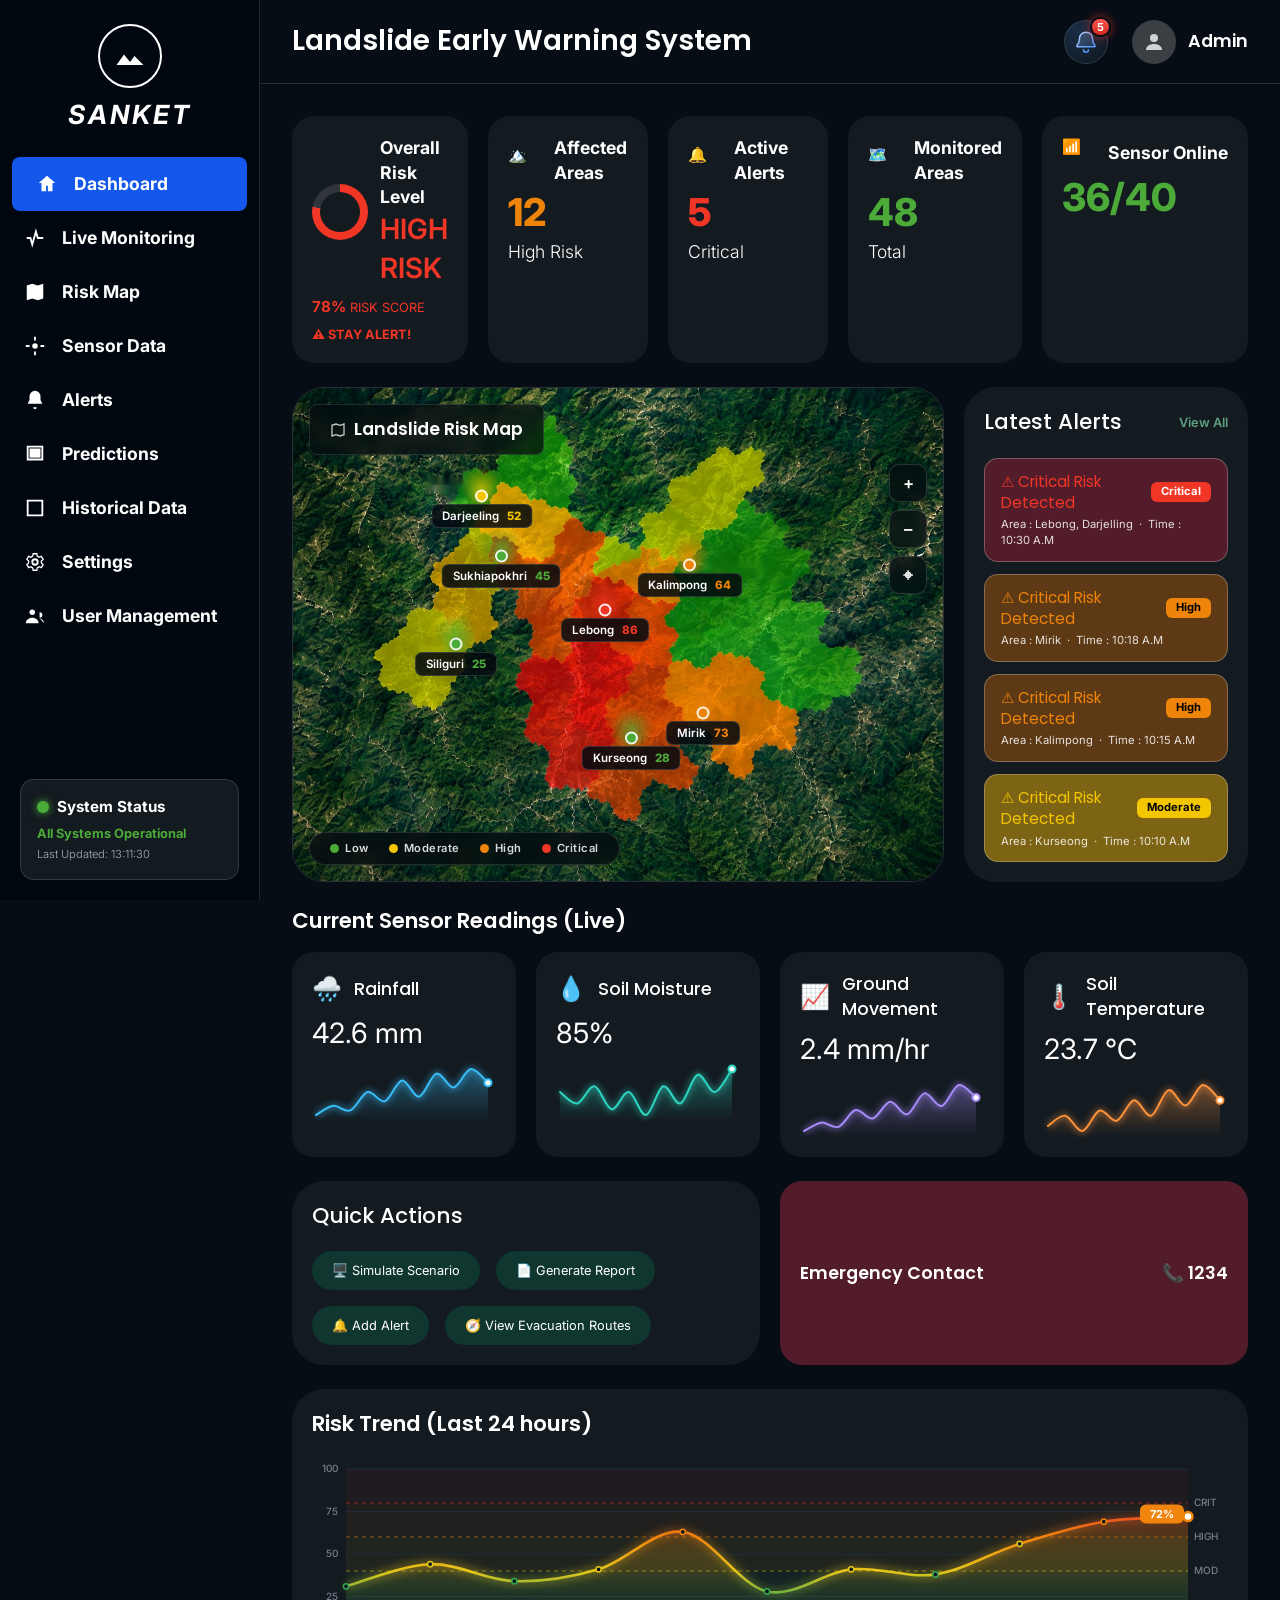
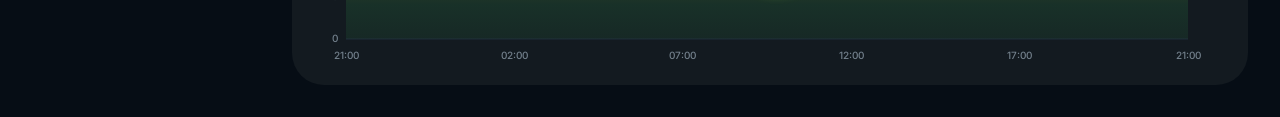
==== commit 8dbc863b: "updated dashboard" ====
--- a/dashboard.html
+++ b/dashboard.html
@@ -551,12 +551,9 @@
 
 .terrain-map__canvas{
   position:absolute; inset:0;
-  background:
-    radial-gradient(ellipse 46% 34% at 27% 30%, rgba(255,140,64,0.16), transparent 62%),
-    radial-gradient(ellipse 30% 24% at 63% 46%, rgba(255,196,90,0.12), transparent 65%),
-    radial-gradient(ellipse 55% 60% at 78% 78%, rgba(70,190,140,0.14), transparent 70%),
-    linear-gradient(155deg, #16302a 0%, #0e2430 32%, #0a1a26 58%, #060f18 82%, #04090f 100%);
-}
+  background:url('[data-uri]